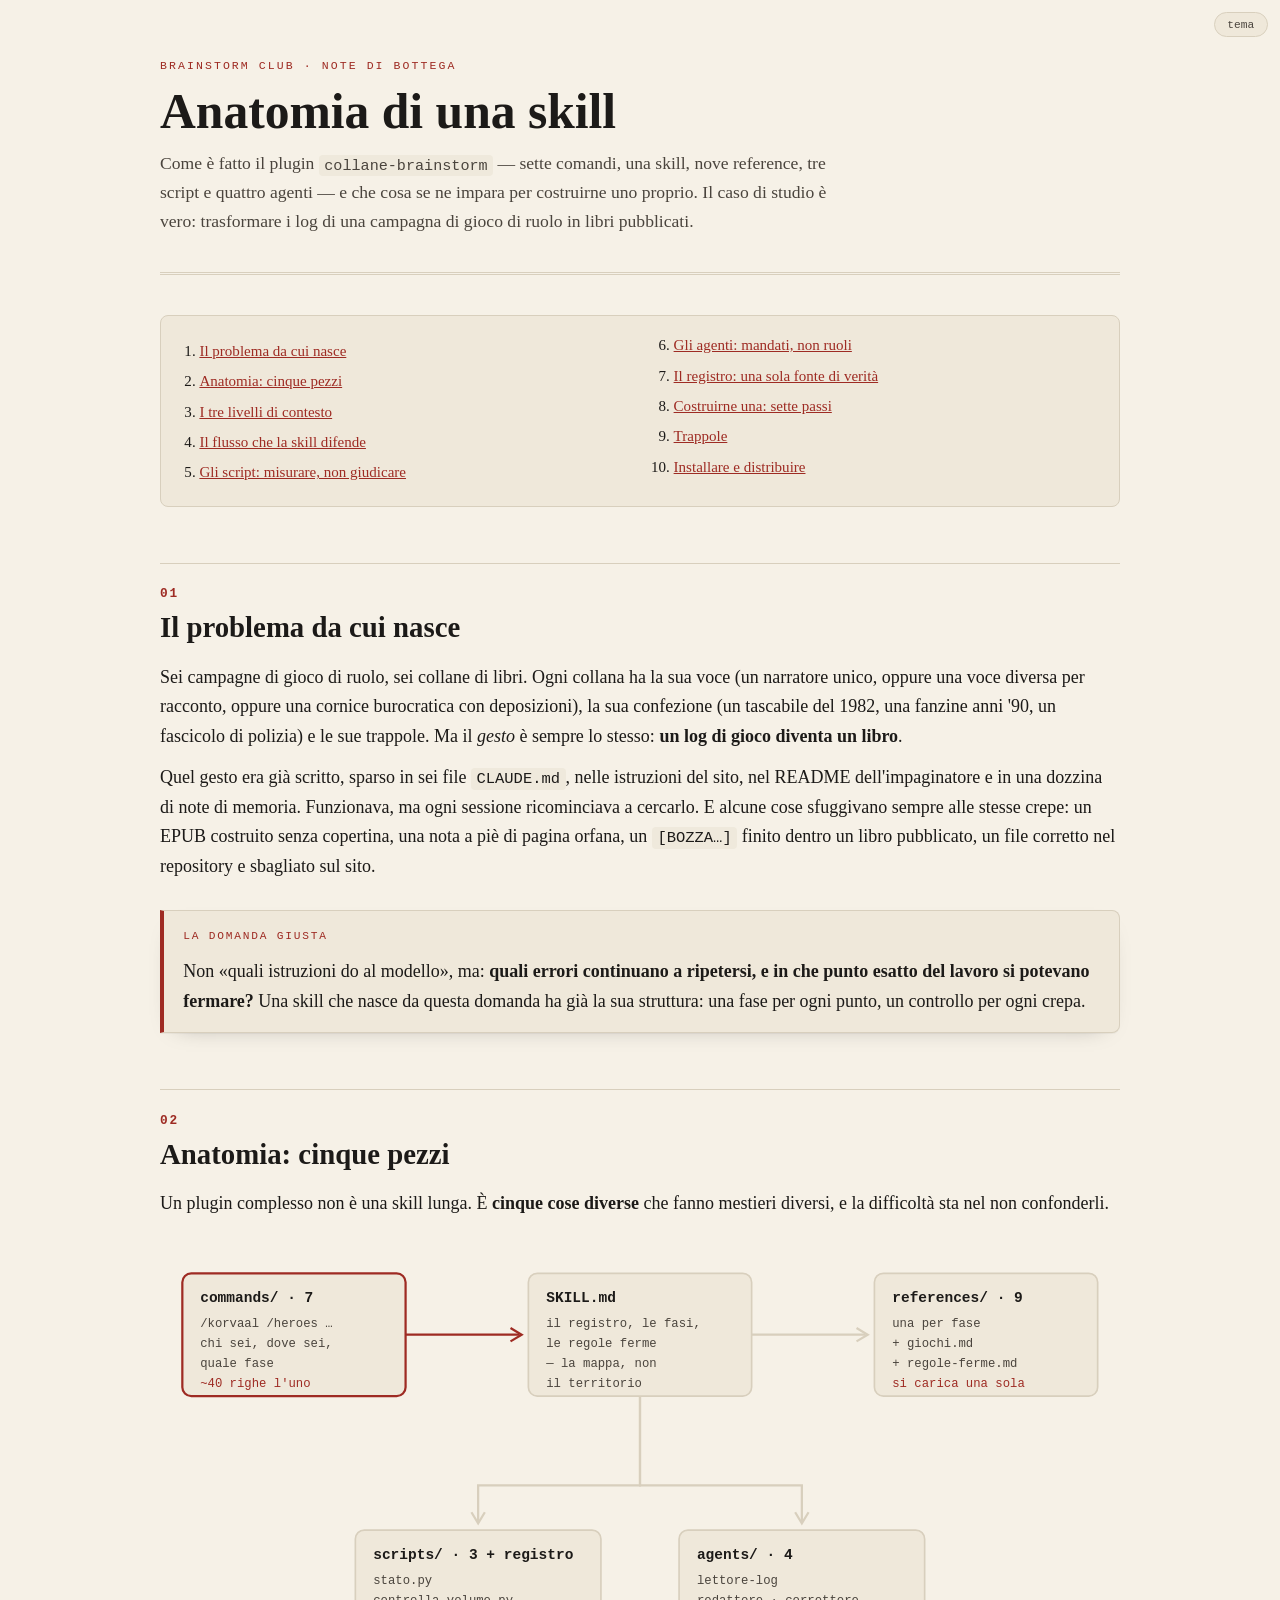
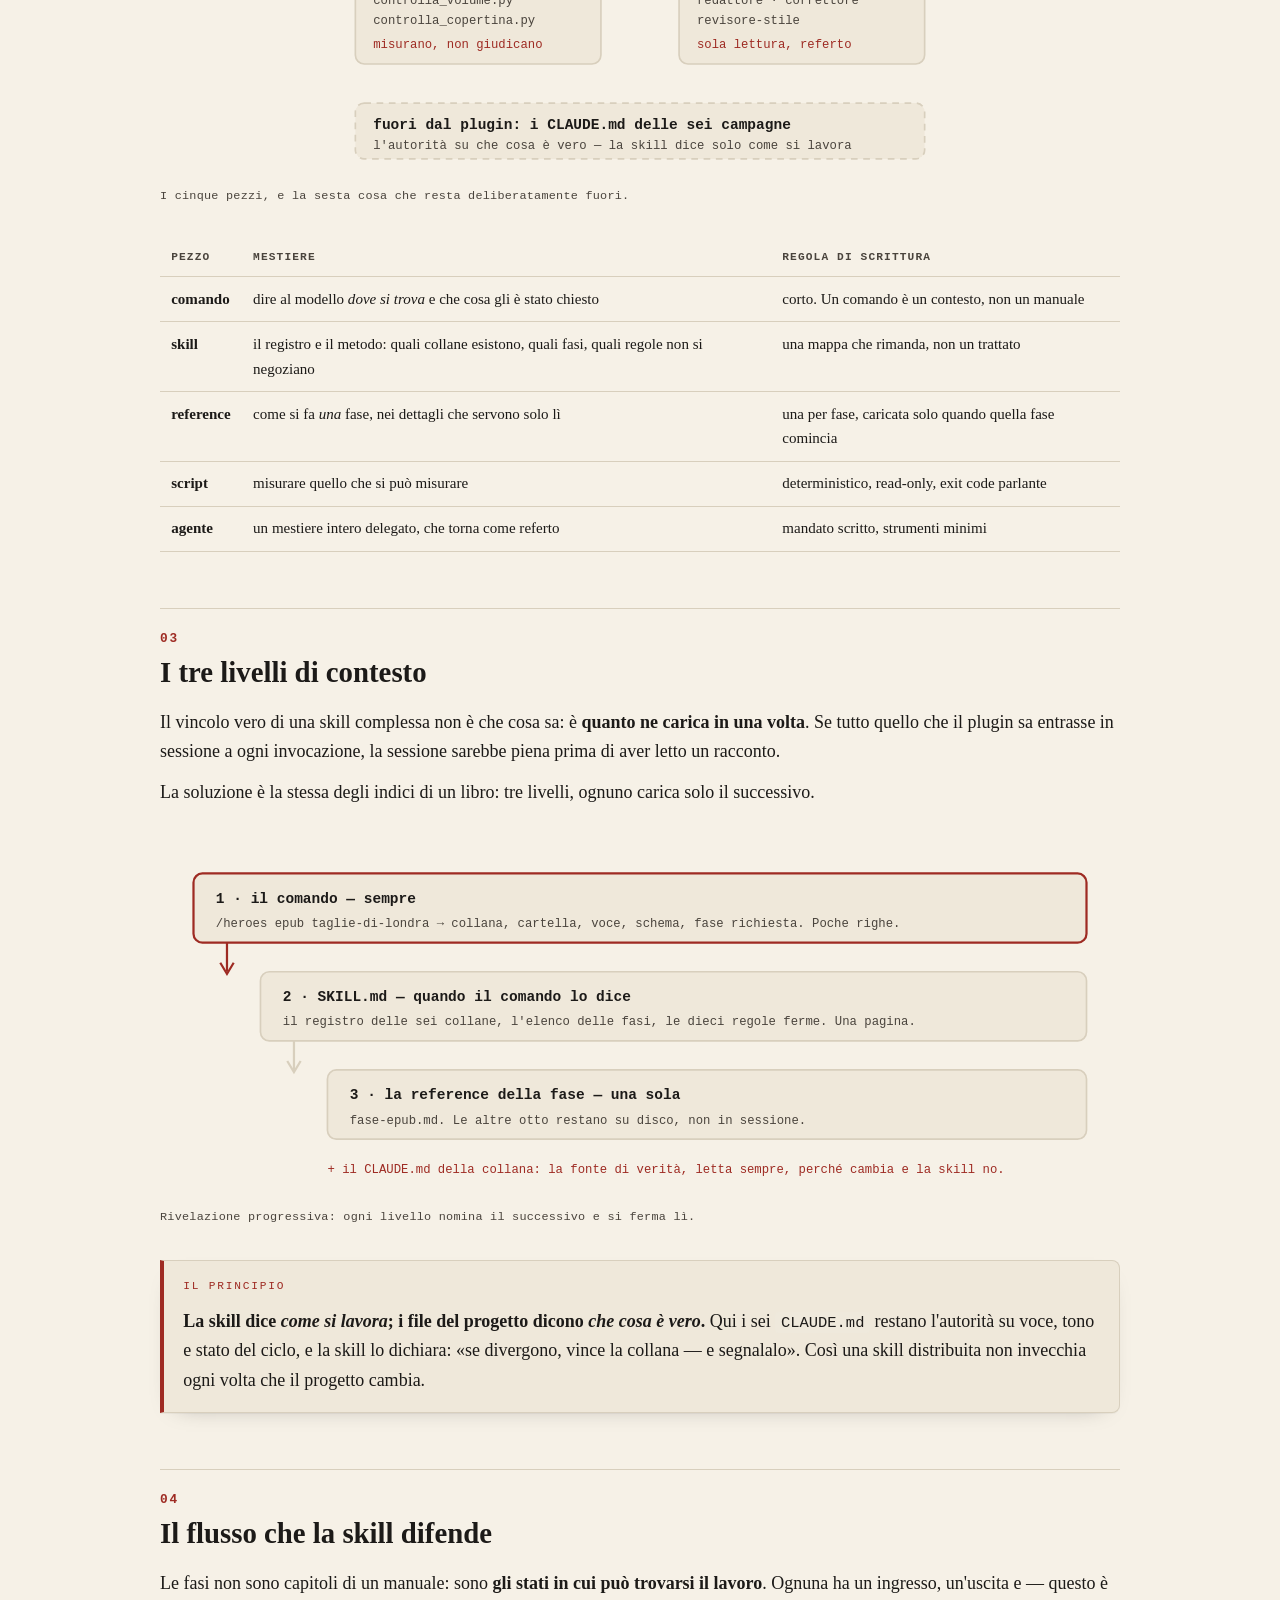
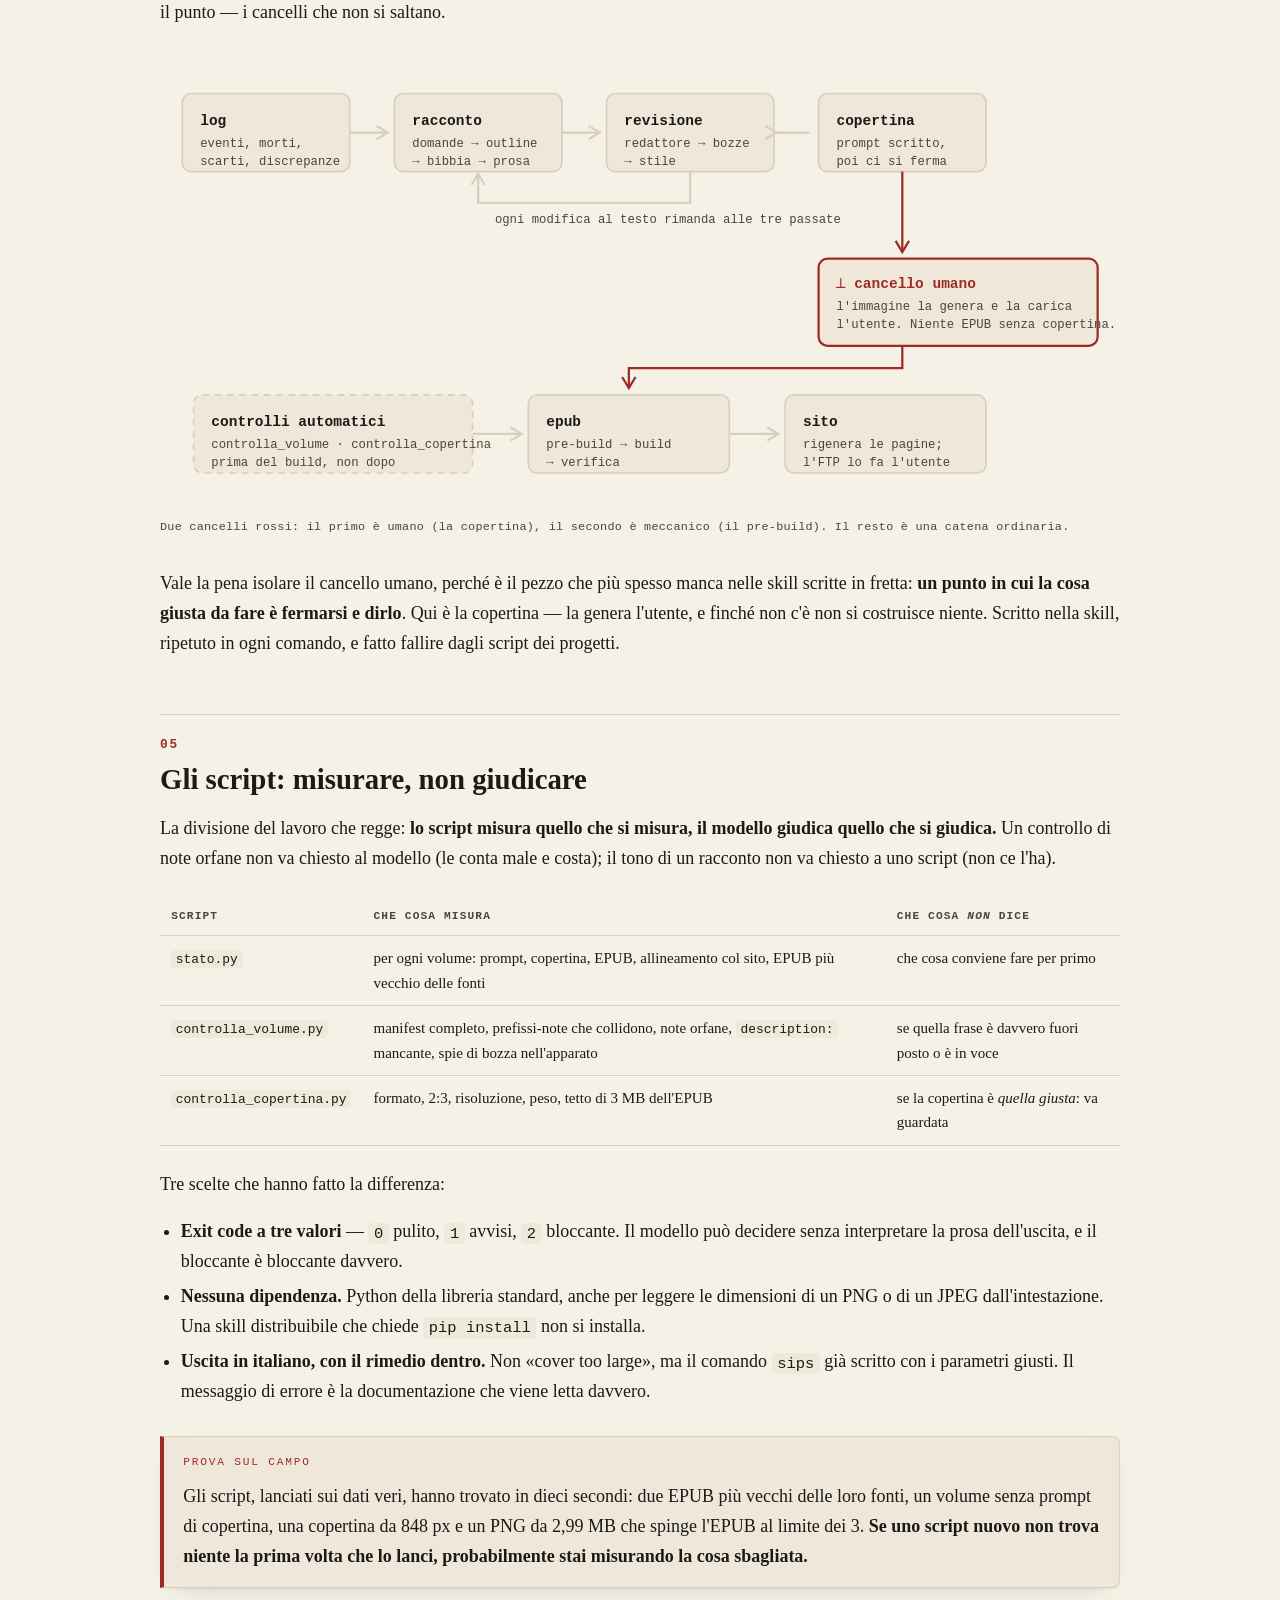
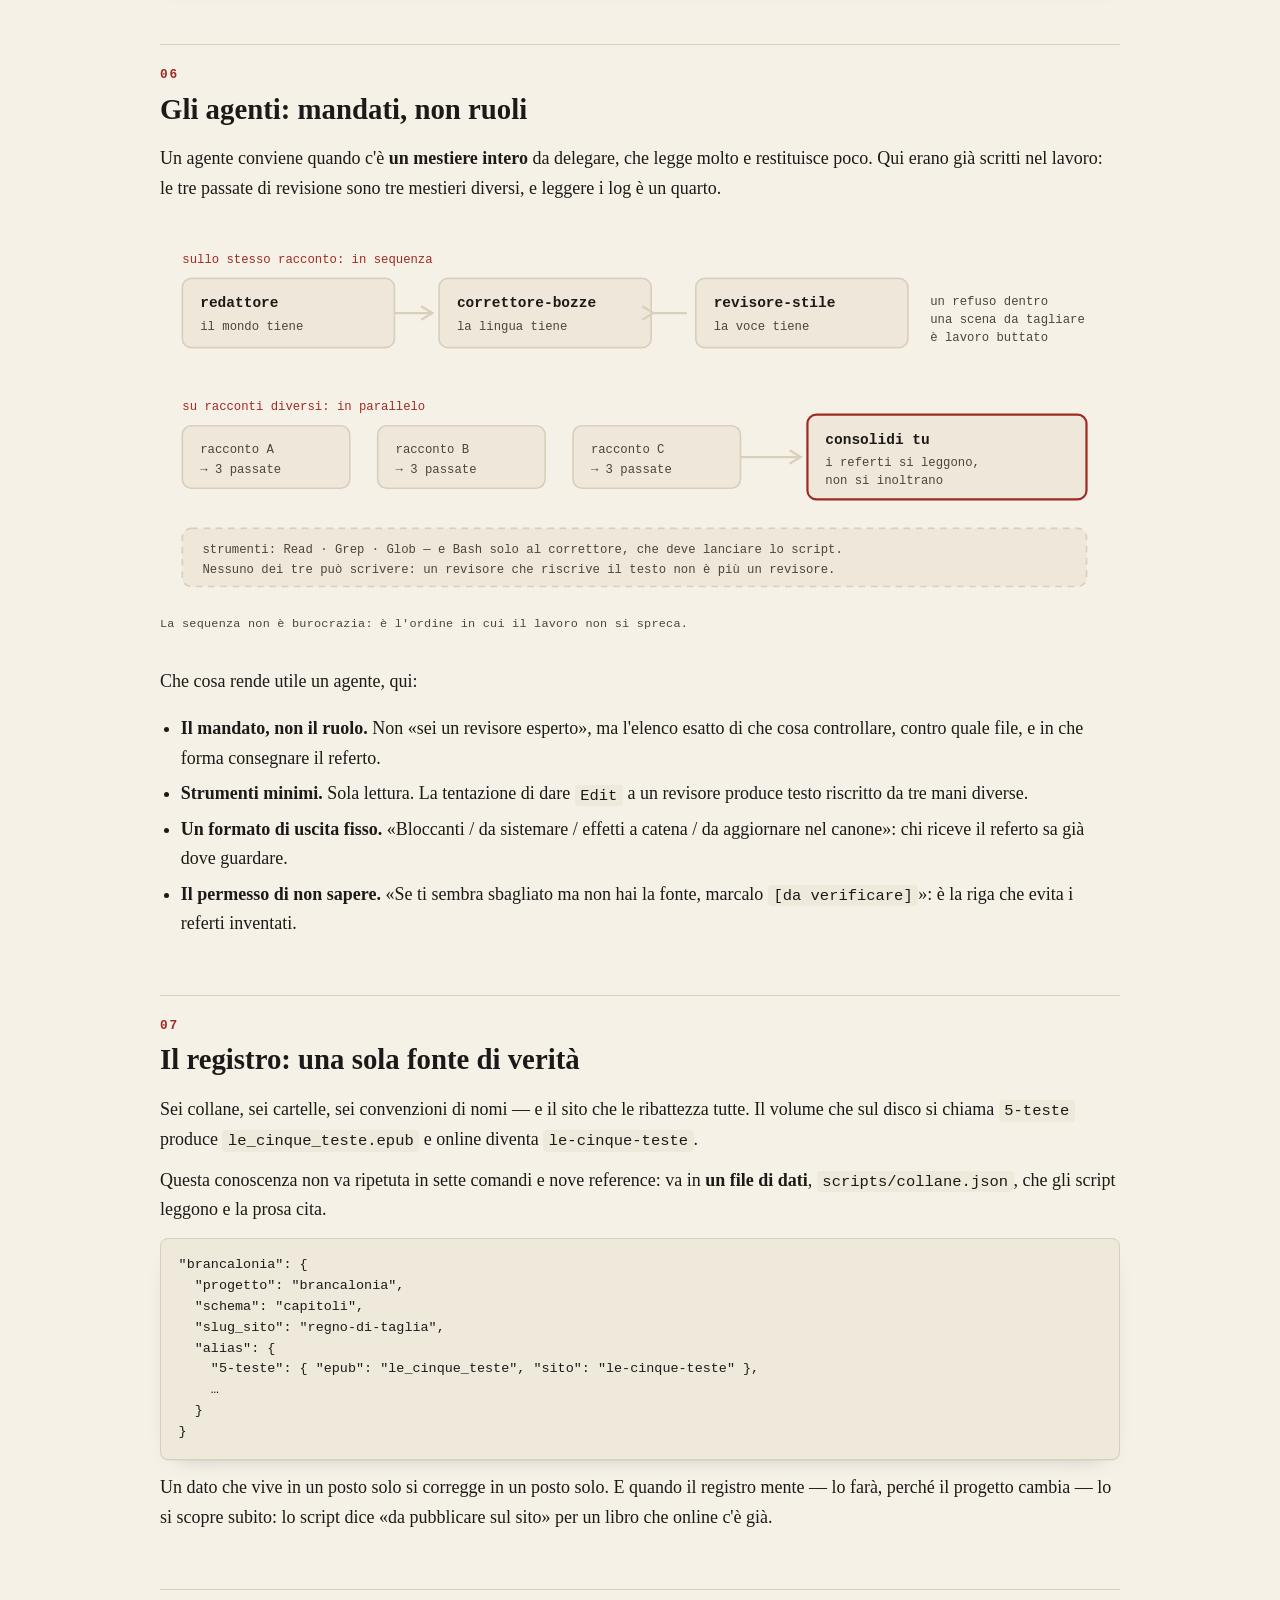
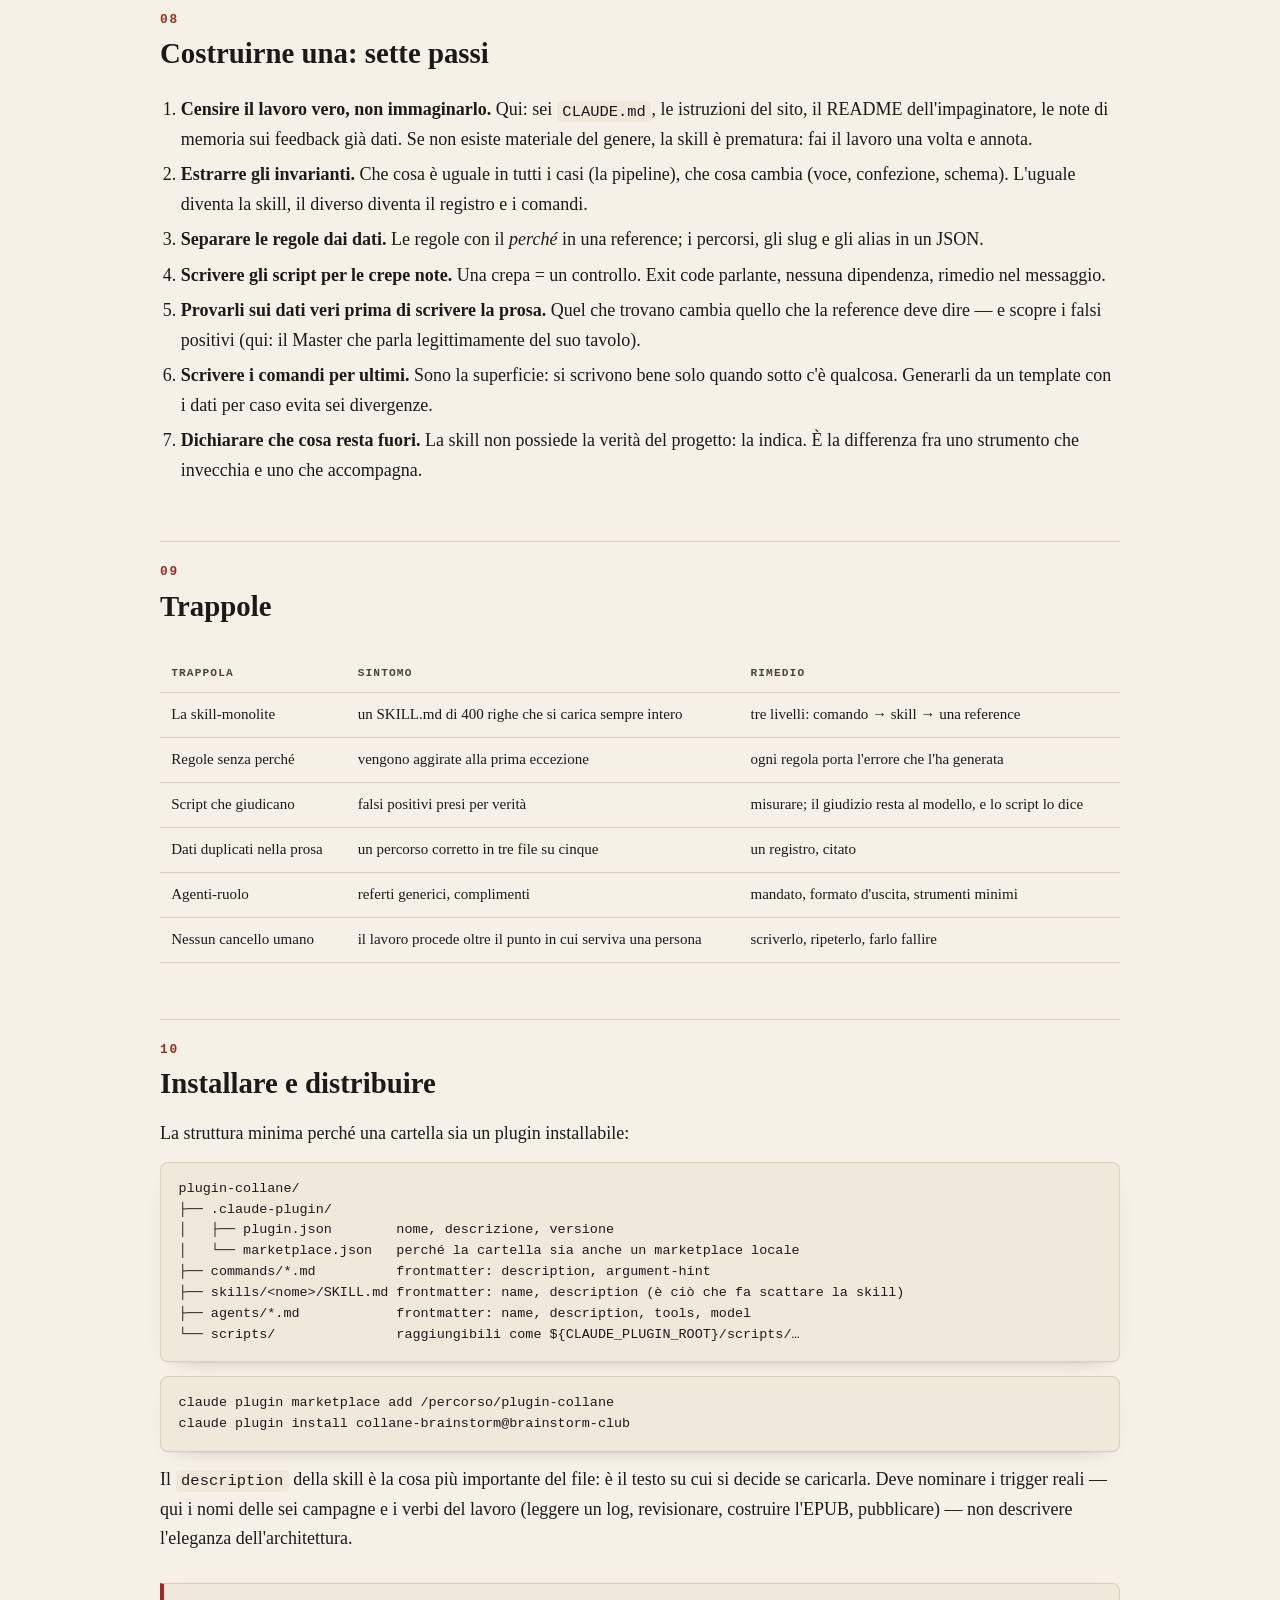
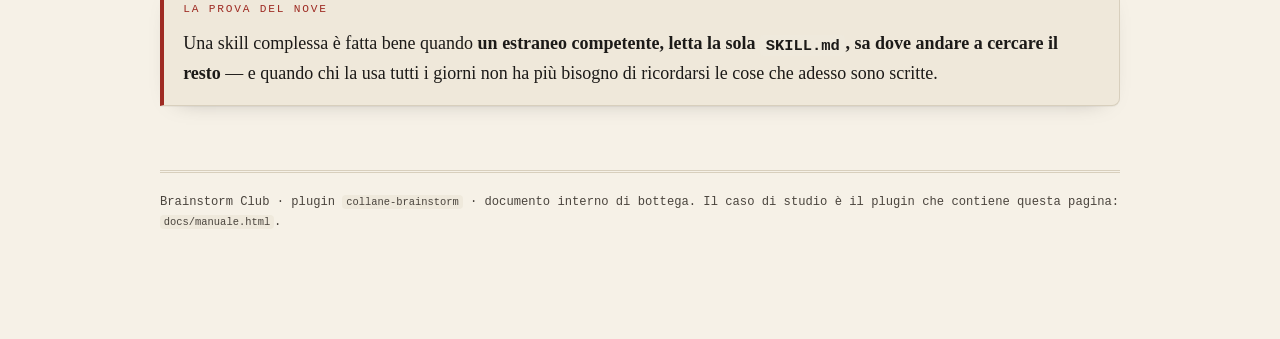
==== docs/manuale.html @ 646b51a7 "Plugin collane-brainstorm: dai log di gioco al libro pubblicato Un comando per ognuna delle sei coll" ====
<!doctype html>
<html lang="it">
<head>
<meta charset="utf-8">
<meta name="viewport" content="width=device-width, initial-scale=1">
<title>Anatomia di una skill</title>
<style>
  :root{
    --carta:#f6f1e7; --carta-2:#efe8da; --inchiostro:#1c1a18; --inchiostro-2:#4a443d;
    --rosso:#9e2b23; --rosso-chiaro:#c2332b; --bordo:#d8cfbd; --codice:#efe9dc;
    --ombra:0 1px 0 rgba(0,0,0,.04), 0 8px 24px -18px rgba(0,0,0,.4);
    --mono:ui-monospace,SFMono-Regular,"SF Mono",Menlo,Consolas,monospace;
    --testo:"Iowan Old Style","Palatino Linotype",Palatino,Georgia,serif;
  }
  @media (prefers-color-scheme: dark){
    :root:not([data-theme="light"]){
      --carta:#17161a; --carta-2:#1f1e23; --inchiostro:#e9e4db; --inchiostro-2:#a9a299;
      --rosso:#e0655c; --rosso-chiaro:#e0655c; --bordo:#33313a; --codice:#232228;
      --ombra:0 1px 0 rgba(255,255,255,.03), 0 8px 28px -20px #000;
    }
  }
  :root[data-theme="dark"]{
    --carta:#17161a; --carta-2:#1f1e23; --inchiostro:#e9e4db; --inchiostro-2:#a9a299;
    --rosso:#e0655c; --rosso-chiaro:#e0655c; --bordo:#33313a; --codice:#232228;
    --ombra:0 1px 0 rgba(255,255,255,.03), 0 8px 28px -20px #000;
  }
  *{box-sizing:border-box}
  body{
    margin:0; background:var(--carta); color:var(--inchiostro);
    font-family:var(--testo); font-size:18px; line-height:1.65;
    -webkit-text-size-adjust:100%;
  }
  .wrap{max-width:62rem; margin:0 auto; padding:0 16px 6rem}
  header.testa{
    border-bottom:3px double var(--bordo); margin-bottom:2.5rem;
    padding:3.5rem 0 1.5rem;
  }
  .occhiello{
    font-family:var(--mono); font-size:.72rem; letter-spacing:.18em; text-transform:uppercase;
    color:var(--rosso); margin:0 0 .6rem;
  }
  h1{font-size:clamp(2rem,6vw,3.1rem); line-height:1.08; margin:0 0 .6rem; font-weight:600}
  h2{
    font-size:clamp(1.35rem,3.4vw,1.8rem); margin:3.5rem 0 .4rem; font-weight:600;
    padding-top:1.2rem; border-top:1px solid var(--bordo);
  }
  h2 .num{font-family:var(--mono); font-size:.8rem; color:var(--rosso); display:block; letter-spacing:.14em}
  h3{font-size:1.1rem; margin:2rem 0 .3rem; font-weight:600}
  p{margin:.7rem 0}
  .sommario{color:var(--inchiostro-2); font-size:1.08rem; max-width:44rem}
  a{color:var(--rosso)}
  code{font-family:var(--mono); font-size:.86em; background:var(--codice); padding:.12em .36em; border-radius:4px}
  pre{
    background:var(--codice); border:1px solid var(--bordo); border-radius:8px;
    padding:1rem 1.1rem; overflow-x:auto; font-size:.84rem; line-height:1.55;
    font-family:var(--mono); box-shadow:var(--ombra);
  }
  pre code{background:none; padding:0; font-size:inherit}
  figure{margin:2rem 0; padding:0}
  figure svg{width:100%; height:auto; display:block}
  figcaption{
    font-family:var(--mono); font-size:.74rem; color:var(--inchiostro-2);
    margin-top:.7rem; letter-spacing:.02em;
  }
  .scheda{
    background:var(--carta-2); border:1px solid var(--bordo); border-left:4px solid var(--rosso);
    border-radius:0 8px 8px 0; padding:1rem 1.2rem; margin:1.8rem 0; box-shadow:var(--ombra);
  }
  .scheda p:first-child{margin-top:0} .scheda p:last-child{margin-bottom:0}
  .scheda .et{
    font-family:var(--mono); font-size:.7rem; letter-spacing:.16em; text-transform:uppercase;
    color:var(--rosso); display:block; margin-bottom:.3rem;
  }
  table{width:100%; border-collapse:collapse; margin:1.5rem 0; font-size:.94rem}
  th,td{text-align:left; padding:.6rem .7rem; border-bottom:1px solid var(--bordo); vertical-align:top}
  th{font-family:var(--mono); font-size:.7rem; letter-spacing:.1em; text-transform:uppercase; color:var(--inchiostro-2)}
  td code{white-space:nowrap}
  ul,ol{padding-left:1.3rem} li{margin:.35rem 0}
  .indice{
    background:var(--carta-2); border:1px solid var(--bordo); border-radius:8px;
    padding:1.1rem 1.3rem; margin:2rem 0; columns:2; column-gap:2rem;
  }
  .indice ol{margin:0; padding-left:1.1rem; font-size:.94rem}
  .indice li{break-inside:avoid}
  @media (max-width:640px){
    .indice{columns:1} body{font-size:17px}
    table{display:block; overflow-x:auto; font-size:.88rem}
    td code{white-space:normal}
  }
  .lede{font-size:1.1rem}
  .firma{
    margin-top:4rem; padding-top:1.2rem; border-top:3px double var(--bordo);
    font-family:var(--mono); font-size:.76rem; color:var(--inchiostro-2);
  }
  .tema{
    position:fixed; top:12px; right:12px; font-family:var(--mono); font-size:.7rem;
    background:var(--carta-2); color:var(--inchiostro-2); border:1px solid var(--bordo);
    border-radius:999px; padding:.35rem .8rem; cursor:pointer;
  }
  svg text{font-family:var(--mono); fill:var(--inchiostro)}
  svg .et{font-size:11px; fill:var(--inchiostro-2)}
  svg .tit{font-size:13px; font-weight:600}
  svg .box{fill:var(--carta-2); stroke:var(--bordo); stroke-width:1.5}
  svg .box-r{fill:var(--carta-2); stroke:var(--rosso); stroke-width:2}
  svg .linea{stroke:var(--bordo); stroke-width:2; fill:none}
  svg .linea-r{stroke:var(--rosso); stroke-width:2; fill:none}
</style>
</head>
<body>
<button class="tema" id="tema">tema</button>
<div class="wrap">

<header class="testa">
  <p class="occhiello">Brainstorm Club · note di bottega</p>
  <h1>Anatomia di una skill</h1>
  <p class="sommario lede">Come è fatto il plugin <code>collane-brainstorm</code> — sette comandi,
  una skill, nove reference, tre script e quattro agenti — e che cosa se ne impara per costruirne
  uno proprio. Il caso di studio è vero: trasformare i log di una campagna di gioco di ruolo in
  libri pubblicati.</p>
</header>

<nav class="indice">
  <ol>
    <li><a href="#problema">Il problema da cui nasce</a></li>
    <li><a href="#anatomia">Anatomia: cinque pezzi</a></li>
    <li><a href="#contesto">I tre livelli di contesto</a></li>
    <li><a href="#flusso">Il flusso che la skill difende</a></li>
    <li><a href="#script">Gli script: misurare, non giudicare</a></li>
    <li><a href="#agenti">Gli agenti: mandati, non ruoli</a></li>
    <li><a href="#registro">Il registro: una sola fonte di verità</a></li>
    <li><a href="#costruire">Costruirne una: sette passi</a></li>
    <li><a href="#trappole">Trappole</a></li>
    <li><a href="#installare">Installare e distribuire</a></li>
  </ol>
</nav>

<h2 id="problema"><span class="num">01</span>Il problema da cui nasce</h2>

<p>Sei campagne di gioco di ruolo, sei collane di libri. Ogni collana ha la sua voce (un narratore
unico, oppure una voce diversa per racconto, oppure una cornice burocratica con deposizioni), la sua
confezione (un tascabile del 1982, una fanzine anni '90, un fascicolo di polizia) e le sue trappole.
Ma il <em>gesto</em> è sempre lo stesso: <strong>un log di gioco diventa un libro</strong>.</p>

<p>Quel gesto era già scritto, sparso in sei file <code>CLAUDE.md</code>, nelle istruzioni del sito,
nel README dell'impaginatore e in una dozzina di note di memoria. Funzionava, ma ogni sessione
ricominciava a cercarlo. E alcune cose sfuggivano sempre alle stesse crepe: un EPUB costruito senza
copertina, una nota a piè di pagina orfana, un <code>[BOZZA…]</code> finito dentro un libro
pubblicato, un file corretto nel repository e sbagliato sul sito.</p>

<div class="scheda">
  <span class="et">La domanda giusta</span>
  <p>Non «quali istruzioni do al modello», ma: <strong>quali errori continuano a ripetersi, e in che
  punto esatto del lavoro si potevano fermare?</strong> Una skill che nasce da questa domanda ha già
  la sua struttura: una fase per ogni punto, un controllo per ogni crepa.</p>
</div>

<h2 id="anatomia"><span class="num">02</span>Anatomia: cinque pezzi</h2>

<p>Un plugin complesso non è una skill lunga. È <strong>cinque cose diverse</strong> che fanno
mestieri diversi, e la difficoltà sta nel non confonderli.</p>

<figure>
<svg viewBox="0 0 860 470" role="img" aria-label="Schema dei cinque componenti del plugin: comandi, skill, reference, script, agenti">
  <!-- comandi -->
  <rect class="box-r" x="20" y="20" width="200" height="110" rx="8"/>
  <text class="tit" x="36" y="46">commands/ · 7</text>
  <text class="et" x="36" y="68">/korvaal /heroes …</text>
  <text class="et" x="36" y="86">chi sei, dove sei,</text>
  <text class="et" x="36" y="104">quale fase</text>
  <text class="et" x="36" y="122" style="fill:var(--rosso)">~40 righe l'uno</text>

  <!-- skill -->
  <rect class="box" x="330" y="20" width="200" height="110" rx="8"/>
  <text class="tit" x="346" y="46">SKILL.md</text>
  <text class="et" x="346" y="68">il registro, le fasi,</text>
  <text class="et" x="346" y="86">le regole ferme</text>
  <text class="et" x="346" y="104">— la mappa, non</text>
  <text class="et" x="346" y="122">il territorio</text>

  <!-- references -->
  <rect class="box" x="640" y="20" width="200" height="110" rx="8"/>
  <text class="tit" x="656" y="46">references/ · 9</text>
  <text class="et" x="656" y="68">una per fase</text>
  <text class="et" x="656" y="86">+ giochi.md</text>
  <text class="et" x="656" y="104">+ regole-ferme.md</text>
  <text class="et" x="656" y="122" style="fill:var(--rosso)">si carica una sola</text>

  <!-- frecce riga 1 -->
  <path class="linea-r" d="M220 75 H322"/>
  <path class="linea-r" d="M314 69 l10 6 -10 6" fill="var(--rosso)"/>
  <path class="linea" d="M530 75 H632"/>
  <path class="linea" d="M624 69 l10 6 -10 6" fill="var(--bordo)"/>

  <!-- scripts -->
  <rect class="box" x="175" y="250" width="220" height="120" rx="8"/>
  <text class="tit" x="191" y="276">scripts/ · 3 + registro</text>
  <text class="et" x="191" y="298">stato.py</text>
  <text class="et" x="191" y="316">controlla_volume.py</text>
  <text class="et" x="191" y="334">controlla_copertina.py</text>
  <text class="et" x="191" y="356" style="fill:var(--rosso)">misurano, non giudicano</text>

  <!-- agents -->
  <rect class="box" x="465" y="250" width="220" height="120" rx="8"/>
  <text class="tit" x="481" y="276">agents/ · 4</text>
  <text class="et" x="481" y="298">lettore-log</text>
  <text class="et" x="481" y="316">redattore · correttore</text>
  <text class="et" x="481" y="334">revisore-stile</text>
  <text class="et" x="481" y="356" style="fill:var(--rosso)">sola lettura, referto</text>

  <path class="linea" d="M430 130 V210 H285 V242"/>
  <path class="linea" d="M279 234 l6 10 6 -10" fill="var(--bordo)"/>
  <path class="linea" d="M430 130 V210 H575 V242"/>
  <path class="linea" d="M569 234 l6 10 6 -10" fill="var(--bordo)"/>

  <!-- fonte di verità -->
  <rect class="box" x="175" y="405" width="510" height="50" rx="8" stroke-dasharray="6 5"/>
  <text class="tit" x="191" y="428">fuori dal plugin: i CLAUDE.md delle sei campagne</text>
  <text class="et" x="191" y="446">l'autorità su che cosa è vero — la skill dice solo come si lavora</text>
</svg>
<figcaption>I cinque pezzi, e la sesta cosa che resta deliberatamente fuori.</figcaption>
</figure>

<table>
  <tr><th>pezzo</th><th>mestiere</th><th>regola di scrittura</th></tr>
  <tr><td><strong>comando</strong></td><td>dire al modello <em>dove si trova</em> e che cosa gli è stato chiesto</td><td>corto. Un comando è un contesto, non un manuale</td></tr>
  <tr><td><strong>skill</strong></td><td>il registro e il metodo: quali collane esistono, quali fasi, quali regole non si negoziano</td><td>una mappa che rimanda, non un trattato</td></tr>
  <tr><td><strong>reference</strong></td><td>come si fa <em>una</em> fase, nei dettagli che servono solo lì</td><td>una per fase, caricata solo quando quella fase comincia</td></tr>
  <tr><td><strong>script</strong></td><td>misurare quello che si può misurare</td><td>deterministico, read-only, exit code parlante</td></tr>
  <tr><td><strong>agente</strong></td><td>un mestiere intero delegato, che torna come referto</td><td>mandato scritto, strumenti minimi</td></tr>
</table>

<h2 id="contesto"><span class="num">03</span>I tre livelli di contesto</h2>

<p>Il vincolo vero di una skill complessa non è che cosa sa: è <strong>quanto ne carica in una
volta</strong>. Se tutto quello che il plugin sa entrasse in sessione a ogni invocazione, la
sessione sarebbe piena prima di aver letto un racconto.</p>

<p>La soluzione è la stessa degli indici di un libro: tre livelli, ognuno carica solo il
successivo.</p>

<figure>
<svg viewBox="0 0 860 320" role="img" aria-label="Tre livelli di contesto: comando, skill, reference di fase">
  <rect class="box-r" x="30" y="30" width="800" height="62" rx="8"/>
  <text class="tit" x="50" y="56">1 · il comando  —  sempre</text>
  <text class="et" x="50" y="78">/heroes epub taglie-di-londra → collana, cartella, voce, schema, fase richiesta. Poche righe.</text>

  <rect class="box" x="90" y="118" width="740" height="62" rx="8"/>
  <text class="tit" x="110" y="144">2 · SKILL.md  —  quando il comando lo dice</text>
  <text class="et" x="110" y="166">il registro delle sei collane, l'elenco delle fasi, le dieci regole ferme. Una pagina.</text>

  <rect class="box" x="150" y="206" width="680" height="62" rx="8"/>
  <text class="tit" x="170" y="232">3 · la reference della fase  —  una sola</text>
  <text class="et" x="170" y="254">fase-epub.md. Le altre otto restano su disco, non in sessione.</text>

  <path class="linea-r" d="M60 92 V118"/><path class="linea-r" d="M54 110 l6 10 6 -10" fill="var(--rosso)"/>
  <path class="linea" d="M120 180 V206"/><path class="linea" d="M114 198 l6 10 6 -10" fill="var(--bordo)"/>

  <text class="et" x="150" y="298" style="fill:var(--rosso)">+ il CLAUDE.md della collana: la fonte di verità, letta sempre, perché cambia e la skill no.</text>
</svg>
<figcaption>Rivelazione progressiva: ogni livello nomina il successivo e si ferma lì.</figcaption>
</figure>

<div class="scheda">
  <span class="et">Il principio</span>
  <p><strong>La skill dice <em>come si lavora</em>; i file del progetto dicono <em>che cosa è
  vero</em>.</strong> Qui i sei <code>CLAUDE.md</code> restano l'autorità su voce, tono e stato del
  ciclo, e la skill lo dichiara: «se divergono, vince la collana — e segnalalo». Così una skill
  distribuita non invecchia ogni volta che il progetto cambia.</p>
</div>

<h2 id="flusso"><span class="num">04</span>Il flusso che la skill difende</h2>

<p>Le fasi non sono capitoli di un manuale: sono <strong>gli stati in cui può trovarsi il
lavoro</strong>. Ognuna ha un ingresso, un'uscita e — questo è il punto — i cancelli che non si
saltano.</p>

<figure>
<svg viewBox="0 0 860 400" role="img" aria-label="Pipeline: log, racconto, revisione, copertina, attesa, epub, sito">
  <!-- riga 1 -->
  <rect class="box" x="20" y="30" width="150" height="70" rx="8"/>
  <text class="tit" x="36" y="58">log</text><text class="et" x="36" y="78">eventi, morti,</text><text class="et" x="36" y="94">scarti, discrepanze</text>

  <rect class="box" x="210" y="30" width="150" height="70" rx="8"/>
  <text class="tit" x="226" y="58">racconto</text><text class="et" x="226" y="78">domande → outline</text><text class="et" x="226" y="94">→ bibbia → prosa</text>

  <rect class="box" x="400" y="30" width="150" height="70" rx="8"/>
  <text class="tit" x="416" y="58">revisione</text><text class="et" x="416" y="78">redattore → bozze</text><text class="et" x="416" y="94">→ stile</text>

  <rect class="box" x="590" y="30" width="150" height="70" rx="8"/>
  <text class="tit" x="606" y="58">copertina</text><text class="et" x="606" y="78">prompt scritto,</text><text class="et" x="606" y="94">poi ci si ferma</text>

  <path class="linea" d="M170 65 H202"/><path class="linea" d="M194 59 l10 6 -10 6" fill="var(--bordo)"/>
  <path class="linea" d="M360 65 H392"/><path class="linea" d="M384 59 l10 6 -10 6" fill="var(--bordo)"/>
  <path class="linea" d="M550 65 H582"/><path class="linea" d="M542 59 l10 6 -10 6" fill="var(--bordo)"/>
  <!-- loop revisione -->
  <path class="linea" d="M475 100 V128 H285 V104"/>
  <path class="linea" d="M279 112 l6 -10 6 10" fill="var(--bordo)"/>
  <text class="et" x="300" y="146">ogni modifica al testo rimanda alle tre passate</text>

  <!-- cancello -->
  <rect class="box-r" x="590" y="178" width="250" height="78" rx="8"/>
  <text class="tit" x="606" y="204" style="fill:var(--rosso)">⟂ cancello umano</text>
  <text class="et" x="606" y="224">l'immagine la genera e la carica</text>
  <text class="et" x="606" y="240">l'utente. Niente EPUB senza copertina.</text>
  <path class="linea-r" d="M665 100 V170"/><path class="linea-r" d="M659 162 l6 10 6 -10" fill="var(--rosso)"/>

  <!-- riga 2 -->
  <rect class="box" x="330" y="300" width="180" height="70" rx="8"/>
  <text class="tit" x="346" y="328">epub</text><text class="et" x="346" y="348">pre-build → build</text><text class="et" x="346" y="364">→ verifica</text>

  <rect class="box" x="560" y="300" width="180" height="70" rx="8"/>
  <text class="tit" x="576" y="328">sito</text><text class="et" x="576" y="348">rigenera le pagine;</text><text class="et" x="576" y="364">l'FTP lo fa l'utente</text>

  <path class="linea-r" d="M665 256 V276 H420 V292"/><path class="linea-r" d="M414 284 l6 10 6 -10" fill="var(--rosso)"/>
  <path class="linea" d="M510 335 H552"/><path class="linea" d="M544 329 l10 6 -10 6" fill="var(--bordo)"/>

  <rect class="box" x="30" y="300" width="250" height="70" rx="8" stroke-dasharray="6 5"/>
  <text class="tit" x="46" y="328">controlli automatici</text>
  <text class="et" x="46" y="348">controlla_volume · controlla_copertina</text>
  <text class="et" x="46" y="364">prima del build, non dopo</text>
  <path class="linea" d="M280 335 H322"/><path class="linea" d="M314 329 l10 6 -10 6" fill="var(--bordo)"/>
</svg>
<figcaption>Due cancelli rossi: il primo è umano (la copertina), il secondo è meccanico (il pre-build).
Il resto è una catena ordinaria.</figcaption>
</figure>

<p>Vale la pena isolare il cancello umano, perché è il pezzo che più spesso manca nelle skill scritte
in fretta: <strong>un punto in cui la cosa giusta da fare è fermarsi e dirlo</strong>. Qui è la
copertina — la genera l'utente, e finché non c'è non si costruisce niente. Scritto nella skill,
ripetuto in ogni comando, e fatto fallire dagli script dei progetti.</p>

<h2 id="script"><span class="num">05</span>Gli script: misurare, non giudicare</h2>

<p>La divisione del lavoro che regge: <strong>lo script misura quello che si misura, il modello
giudica quello che si giudica.</strong> Un controllo di note orfane non va chiesto al modello (le
conta male e costa); il tono di un racconto non va chiesto a uno script (non ce l'ha).</p>

<table>
  <tr><th>script</th><th>che cosa misura</th><th>che cosa <em>non</em> dice</th></tr>
  <tr>
    <td><code>stato.py</code></td>
    <td>per ogni volume: prompt, copertina, EPUB, allineamento col sito, EPUB più vecchio delle fonti</td>
    <td>che cosa conviene fare per primo</td>
  </tr>
  <tr>
    <td><code>controlla_volume.py</code></td>
    <td>manifest completo, prefissi-note che collidono, note orfane, <code>description:</code> mancante, spie di bozza nell'apparato</td>
    <td>se quella frase è davvero fuori posto o è in voce</td>
  </tr>
  <tr>
    <td><code>controlla_copertina.py</code></td>
    <td>formato, 2:3, risoluzione, peso, tetto di 3 MB dell'EPUB</td>
    <td>se la copertina è <em>quella giusta</em>: va guardata</td>
  </tr>
</table>

<p>Tre scelte che hanno fatto la differenza:</p>

<ul>
  <li><strong>Exit code a tre valori</strong> — <code>0</code> pulito, <code>1</code> avvisi,
  <code>2</code> bloccante. Il modello può decidere senza interpretare la prosa dell'uscita, e il
  bloccante è bloccante davvero.</li>
  <li><strong>Nessuna dipendenza.</strong> Python della libreria standard, anche per leggere le
  dimensioni di un PNG o di un JPEG dall'intestazione. Una skill distribuibile che chiede
  <code>pip install</code> non si installa.</li>
  <li><strong>Uscita in italiano, con il rimedio dentro.</strong> Non «cover too large», ma il
  comando <code>sips</code> già scritto con i parametri giusti. Il messaggio di errore è la
  documentazione che viene letta davvero.</li>
</ul>

<div class="scheda">
  <span class="et">Prova sul campo</span>
  <p>Gli script, lanciati sui dati veri, hanno trovato in dieci secondi: due EPUB più vecchi delle
  loro fonti, un volume senza prompt di copertina, una copertina da 848 px e un PNG da 2,99 MB che
  spinge l'EPUB al limite dei 3. <strong>Se uno script nuovo non trova niente la prima volta che lo
  lanci, probabilmente stai misurando la cosa sbagliata.</strong></p>
</div>

<h2 id="agenti"><span class="num">06</span>Gli agenti: mandati, non ruoli</h2>

<p>Un agente conviene quando c'è <strong>un mestiere intero</strong> da delegare, che legge molto e
restituisce poco. Qui erano già scritti nel lavoro: le tre passate di revisione sono tre mestieri
diversi, e leggere i log è un quarto.</p>

<figure>
<svg viewBox="0 0 860 330" role="img" aria-label="Le tre passate in sequenza su un racconto, in parallelo su racconti diversi">
  <text class="et" x="20" y="24" style="fill:var(--rosso)">sullo stesso racconto: in sequenza</text>
  <rect class="box" x="20" y="38" width="190" height="62" rx="8"/>
  <text class="tit" x="36" y="64">redattore</text><text class="et" x="36" y="84">il mondo tiene</text>
  <rect class="box" x="250" y="38" width="190" height="62" rx="8"/>
  <text class="tit" x="266" y="64">correttore-bozze</text><text class="et" x="266" y="84">la lingua tiene</text>
  <rect class="box" x="480" y="38" width="190" height="62" rx="8"/>
  <text class="tit" x="496" y="64">revisore-stile</text><text class="et" x="496" y="84">la voce tiene</text>
  <path class="linea" d="M210 69 H242"/><path class="linea" d="M234 63 l10 6 -10 6" fill="var(--bordo)"/>
  <path class="linea" d="M440 69 H472"/><path class="linea" d="M432 63 l10 6 -10 6" fill="var(--bordo)"/>
  <text class="et" x="690" y="62">un refuso dentro</text>
  <text class="et" x="690" y="78">una scena da tagliare</text>
  <text class="et" x="690" y="94">è lavoro buttato</text>

  <text class="et" x="20" y="156" style="fill:var(--rosso)">su racconti diversi: in parallelo</text>
  <rect class="box" x="20" y="170" width="150" height="56" rx="8"/><text class="et" x="36" y="194">racconto A</text><text class="et" x="36" y="212">→ 3 passate</text>
  <rect class="box" x="195" y="170" width="150" height="56" rx="8"/><text class="et" x="211" y="194">racconto B</text><text class="et" x="211" y="212">→ 3 passate</text>
  <rect class="box" x="370" y="170" width="150" height="56" rx="8"/><text class="et" x="386" y="194">racconto C</text><text class="et" x="386" y="212">→ 3 passate</text>
  <rect class="box-r" x="580" y="160" width="250" height="76" rx="8"/>
  <text class="tit" x="596" y="186">consolidi tu</text>
  <text class="et" x="596" y="206">i referti si leggono,</text>
  <text class="et" x="596" y="222">non si inoltrano</text>
  <path class="linea" d="M520 198 H572"/><path class="linea" d="M564 192 l10 6 -10 6" fill="var(--bordo)"/>

  <rect class="box" x="20" y="262" width="810" height="52" rx="8" stroke-dasharray="6 5"/>
  <text class="et" x="38" y="284">strumenti: Read · Grep · Glob — e Bash solo al correttore, che deve lanciare lo script.</text>
  <text class="et" x="38" y="302">Nessuno dei tre può scrivere: un revisore che riscrive il testo non è più un revisore.</text>
</svg>
<figcaption>La sequenza non è burocrazia: è l'ordine in cui il lavoro non si spreca.</figcaption>
</figure>

<p>Che cosa rende utile un agente, qui:</p>
<ul>
  <li><strong>Il mandato, non il ruolo.</strong> Non «sei un revisore esperto», ma l'elenco esatto di
  che cosa controllare, contro quale file, e in che forma consegnare il referto.</li>
  <li><strong>Strumenti minimi.</strong> Sola lettura. La tentazione di dare <code>Edit</code> a un
  revisore produce testo riscritto da tre mani diverse.</li>
  <li><strong>Un formato di uscita fisso.</strong> «Bloccanti / da sistemare / effetti a catena / da
  aggiornare nel canone»: chi riceve il referto sa già dove guardare.</li>
  <li><strong>Il permesso di non sapere.</strong> «Se ti sembra sbagliato ma non hai la fonte,
  marcalo <code>[da verificare]</code>»: è la riga che evita i referti inventati.</li>
</ul>

<h2 id="registro"><span class="num">07</span>Il registro: una sola fonte di verità</h2>

<p>Sei collane, sei cartelle, sei convenzioni di nomi — e il sito che le ribattezza tutte. Il
volume che sul disco si chiama <code>5-teste</code> produce <code>le_cinque_teste.epub</code> e
online diventa <code>le-cinque-teste</code>.</p>

<p>Questa conoscenza non va ripetuta in sette comandi e nove reference: va in
<strong>un file di dati</strong>, <code>scripts/collane.json</code>, che gli script leggono e la
prosa cita.</p>

<pre><code>"brancalonia": {
  "progetto": "brancalonia",
  "schema": "capitoli",
  "slug_sito": "regno-di-taglia",
  "alias": {
    "5-teste": { "epub": "le_cinque_teste", "sito": "le-cinque-teste" },
    …
  }
}</code></pre>

<p>Un dato che vive in un posto solo si corregge in un posto solo. E quando il registro mente — lo
farà, perché il progetto cambia — lo si scopre subito: lo script dice «da pubblicare sul sito» per
un libro che online c'è già.</p>

<h2 id="costruire"><span class="num">08</span>Costruirne una: sette passi</h2>

<ol>
  <li><strong>Censire il lavoro vero, non immaginarlo.</strong> Qui: sei <code>CLAUDE.md</code>, le
  istruzioni del sito, il README dell'impaginatore, le note di memoria sui feedback già dati. Se non
  esiste materiale del genere, la skill è prematura: fai il lavoro una volta e annota.</li>
  <li><strong>Estrarre gli invarianti.</strong> Che cosa è uguale in tutti i casi (la pipeline), che
  cosa cambia (voce, confezione, schema). L'uguale diventa la skill, il diverso diventa il registro
  e i comandi.</li>
  <li><strong>Separare le regole dai dati.</strong> Le regole con il <em>perché</em> in una
  reference; i percorsi, gli slug e gli alias in un JSON.</li>
  <li><strong>Scrivere gli script per le crepe note.</strong> Una crepa = un controllo. Exit code
  parlante, nessuna dipendenza, rimedio nel messaggio.</li>
  <li><strong>Provarli sui dati veri prima di scrivere la prosa.</strong> Quel che trovano cambia
  quello che la reference deve dire — e scopre i falsi positivi (qui: il Master che parla
  legittimamente del suo tavolo).</li>
  <li><strong>Scrivere i comandi per ultimi.</strong> Sono la superficie: si scrivono bene solo
  quando sotto c'è qualcosa. Generarli da un template con i dati per caso evita sei divergenze.</li>
  <li><strong>Dichiarare che cosa resta fuori.</strong> La skill non possiede la verità del
  progetto: la indica. È la differenza fra uno strumento che invecchia e uno che accompagna.</li>
</ol>

<h2 id="trappole"><span class="num">09</span>Trappole</h2>

<table>
  <tr><th>trappola</th><th>sintomo</th><th>rimedio</th></tr>
  <tr><td>La skill-monolite</td><td>un SKILL.md di 400 righe che si carica sempre intero</td><td>tre livelli: comando → skill → una reference</td></tr>
  <tr><td>Regole senza perché</td><td>vengono aggirate alla prima eccezione</td><td>ogni regola porta l'errore che l'ha generata</td></tr>
  <tr><td>Script che giudicano</td><td>falsi positivi presi per verità</td><td>misurare; il giudizio resta al modello, e lo script lo dice</td></tr>
  <tr><td>Dati duplicati nella prosa</td><td>un percorso corretto in tre file su cinque</td><td>un registro, citato</td></tr>
  <tr><td>Agenti-ruolo</td><td>referti generici, complimenti</td><td>mandato, formato d'uscita, strumenti minimi</td></tr>
  <tr><td>Nessun cancello umano</td><td>il lavoro procede oltre il punto in cui serviva una persona</td><td>scriverlo, ripeterlo, farlo fallire</td></tr>
</table>

<h2 id="installare"><span class="num">10</span>Installare e distribuire</h2>

<p>La struttura minima perché una cartella sia un plugin installabile:</p>

<pre><code>plugin-collane/
├── .claude-plugin/
│   ├── plugin.json        nome, descrizione, versione
│   └── marketplace.json   perché la cartella sia anche un marketplace locale
├── commands/*.md          frontmatter: description, argument-hint
├── skills/&lt;nome&gt;/SKILL.md frontmatter: name, description (è ciò che fa scattare la skill)
├── agents/*.md            frontmatter: name, description, tools, model
└── scripts/               raggiungibili come ${CLAUDE_PLUGIN_ROOT}/scripts/…</code></pre>

<pre><code>claude plugin marketplace add /percorso/plugin-collane
claude plugin install collane-brainstorm@brainstorm-club</code></pre>

<p>Il <code>description</code> della skill è la cosa più importante del file: è il testo su cui si
decide se caricarla. Deve nominare i trigger reali — qui i nomi delle sei campagne e i verbi del
lavoro (leggere un log, revisionare, costruire l'EPUB, pubblicare) — non descrivere l'eleganza
dell'architettura.</p>

<div class="scheda">
  <span class="et">La prova del nove</span>
  <p>Una skill complessa è fatta bene quando <strong>un estraneo competente, letta la sola
  <code>SKILL.md</code>, sa dove andare a cercare il resto</strong> — e quando chi la usa tutti i
  giorni non ha più bisogno di ricordarsi le cose che adesso sono scritte.</p>
</div>

<p class="firma">Brainstorm Club · plugin <code>collane-brainstorm</code> · documento interno di
bottega. Il caso di studio è il plugin che contiene questa pagina: <code>docs/manuale.html</code>.</p>

</div>
<script>
  (function(){
    var b=document.getElementById('tema');
    function corrente(){
      var t=document.documentElement.getAttribute('data-theme');
      if(t) return t;
      return window.matchMedia('(prefers-color-scheme: dark)').matches ? 'dark':'light';
    }
    try{ var salvato=localStorage.getItem('manuale-tema'); if(salvato) document.documentElement.setAttribute('data-theme',salvato); }catch(e){}
    b.addEventListener('click',function(){
      var nuovo = corrente()==='dark' ? 'light':'dark';
      document.documentElement.setAttribute('data-theme',nuovo);
      try{ localStorage.setItem('manuale-tema',nuovo); }catch(e){}
    });
  })();
</script>
</body>
</html>
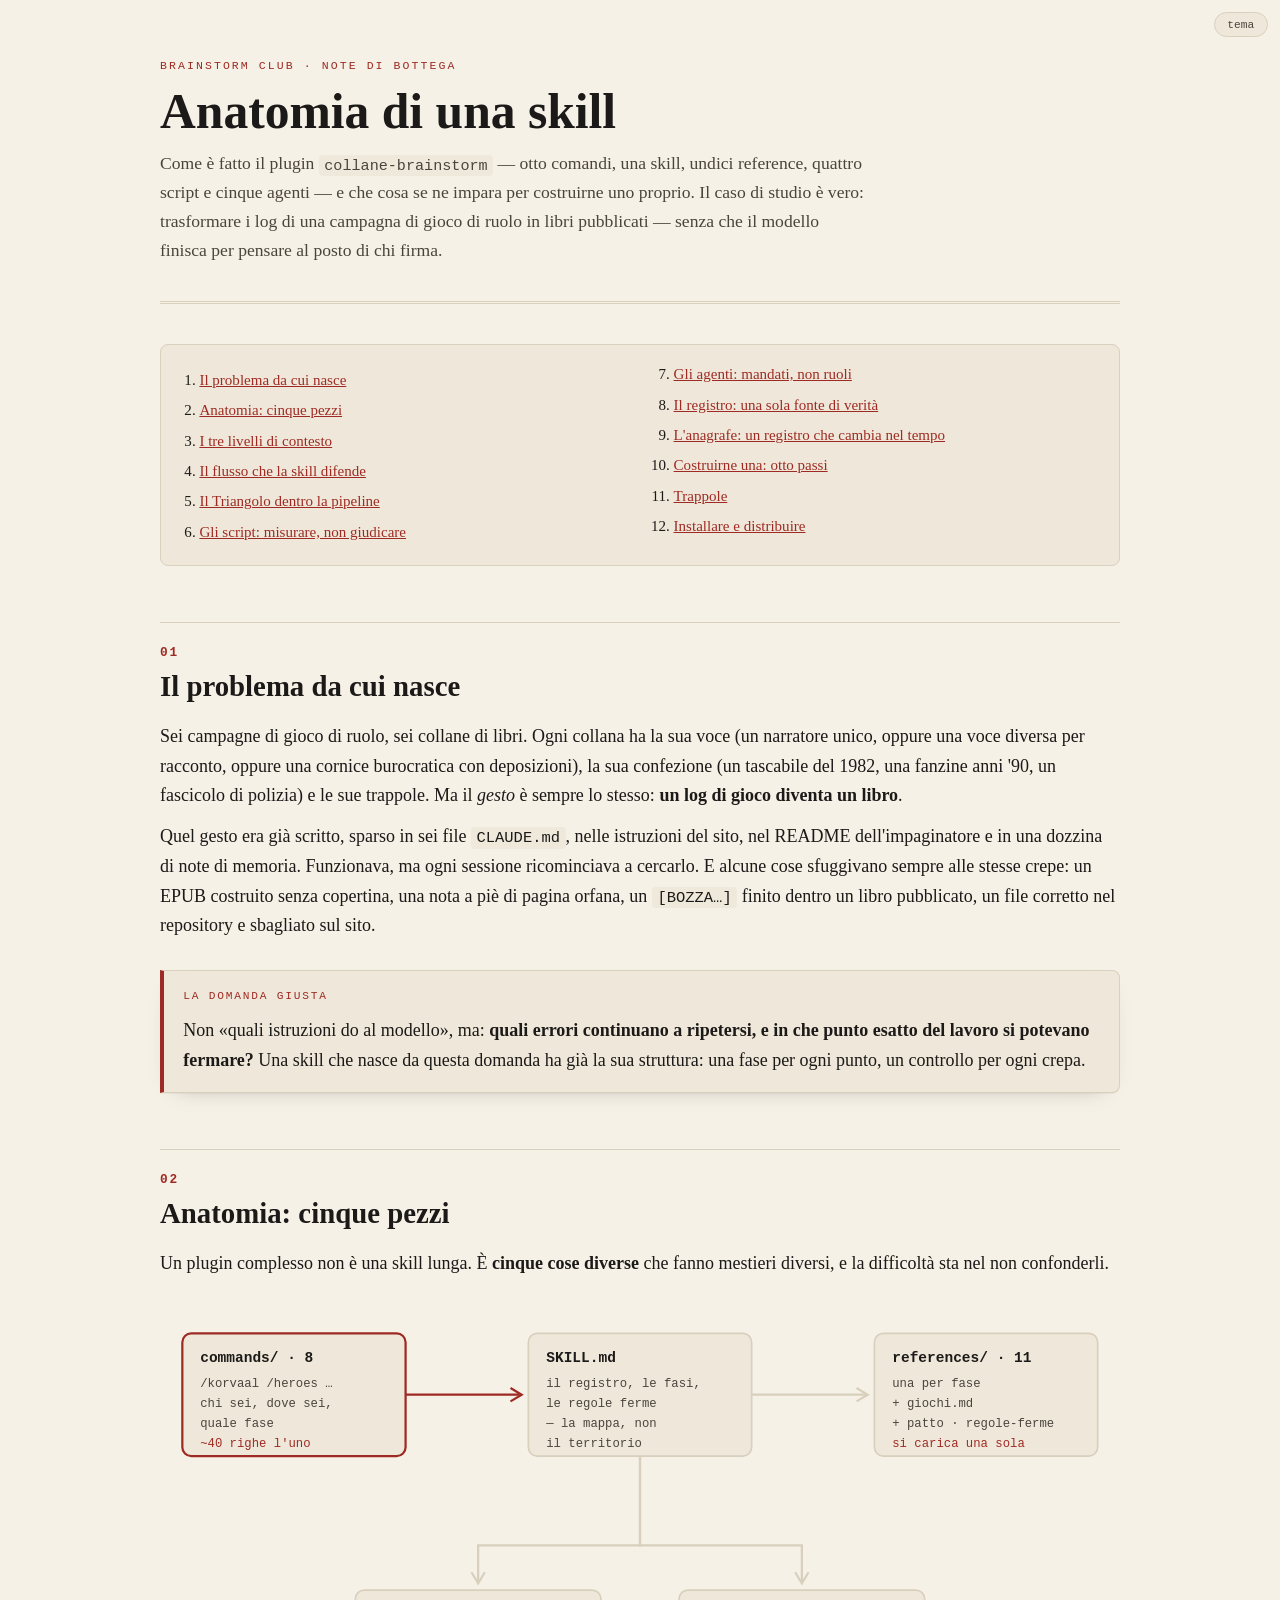
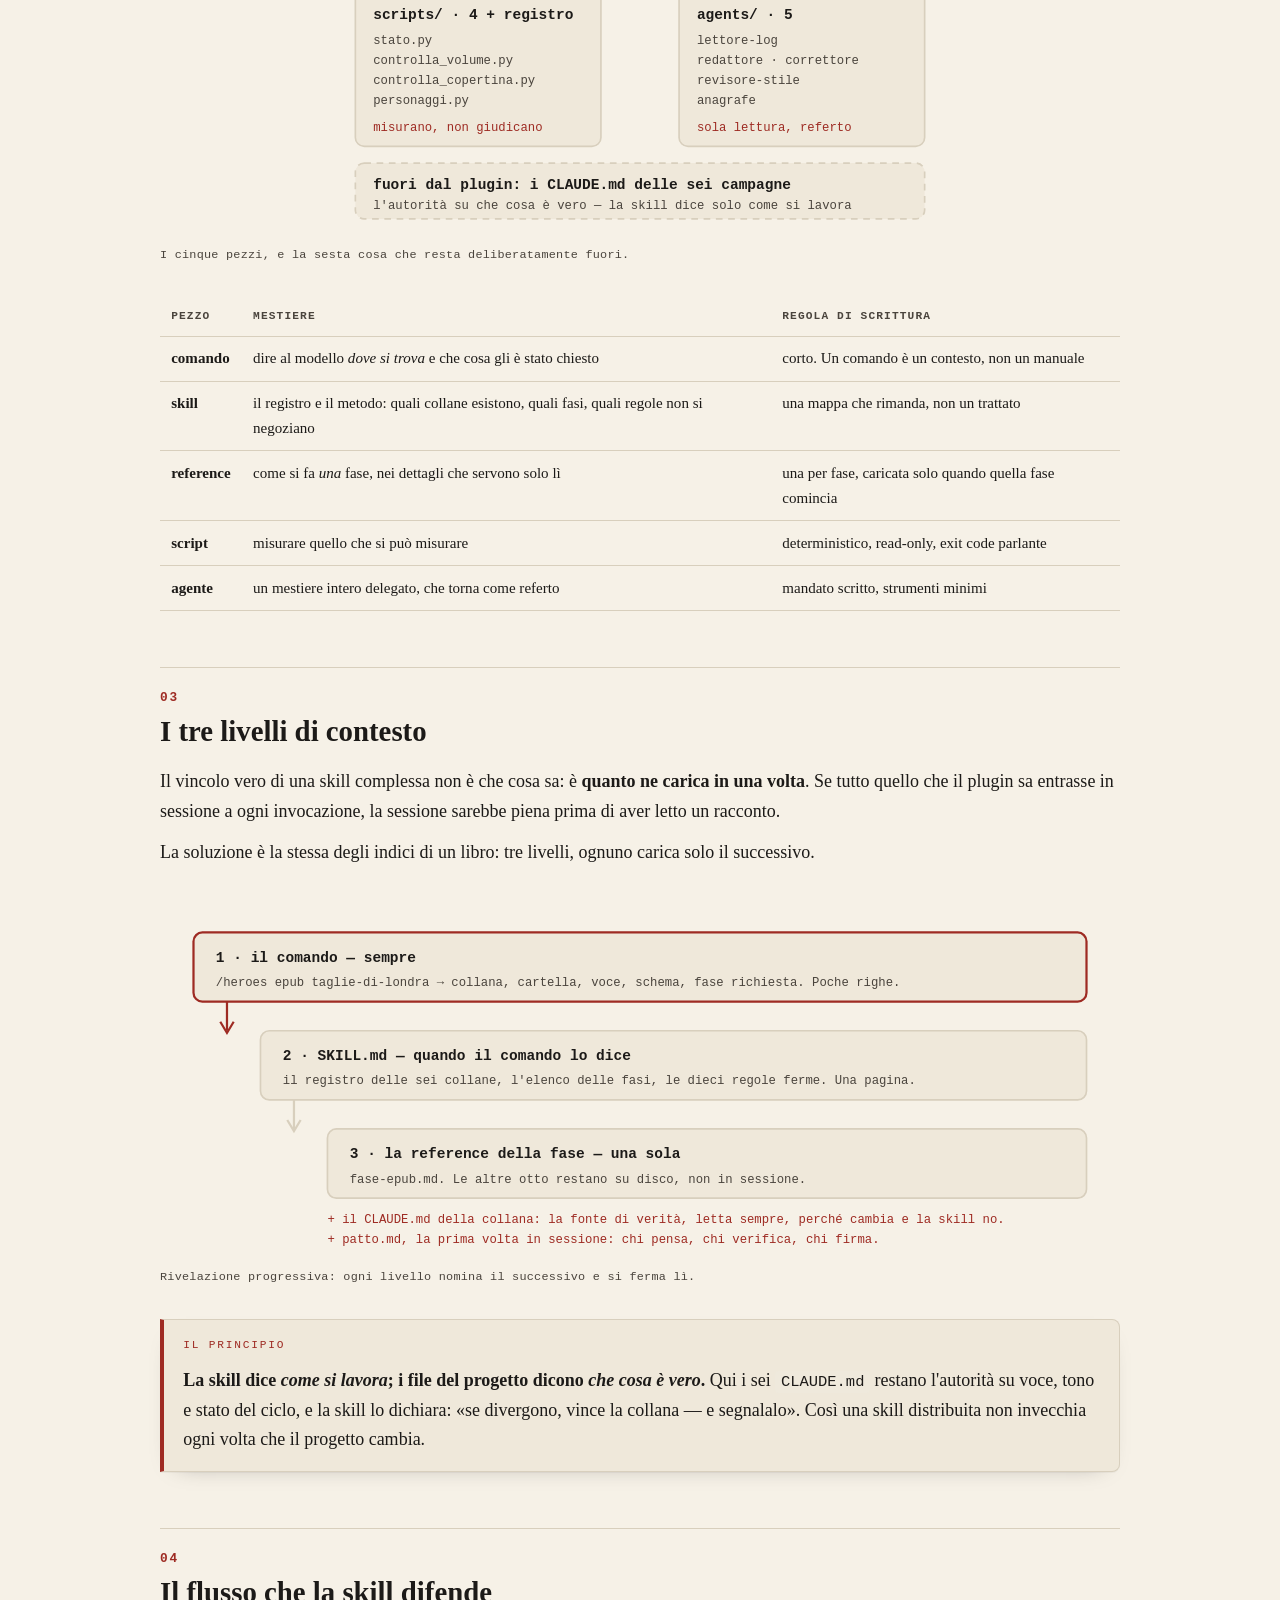
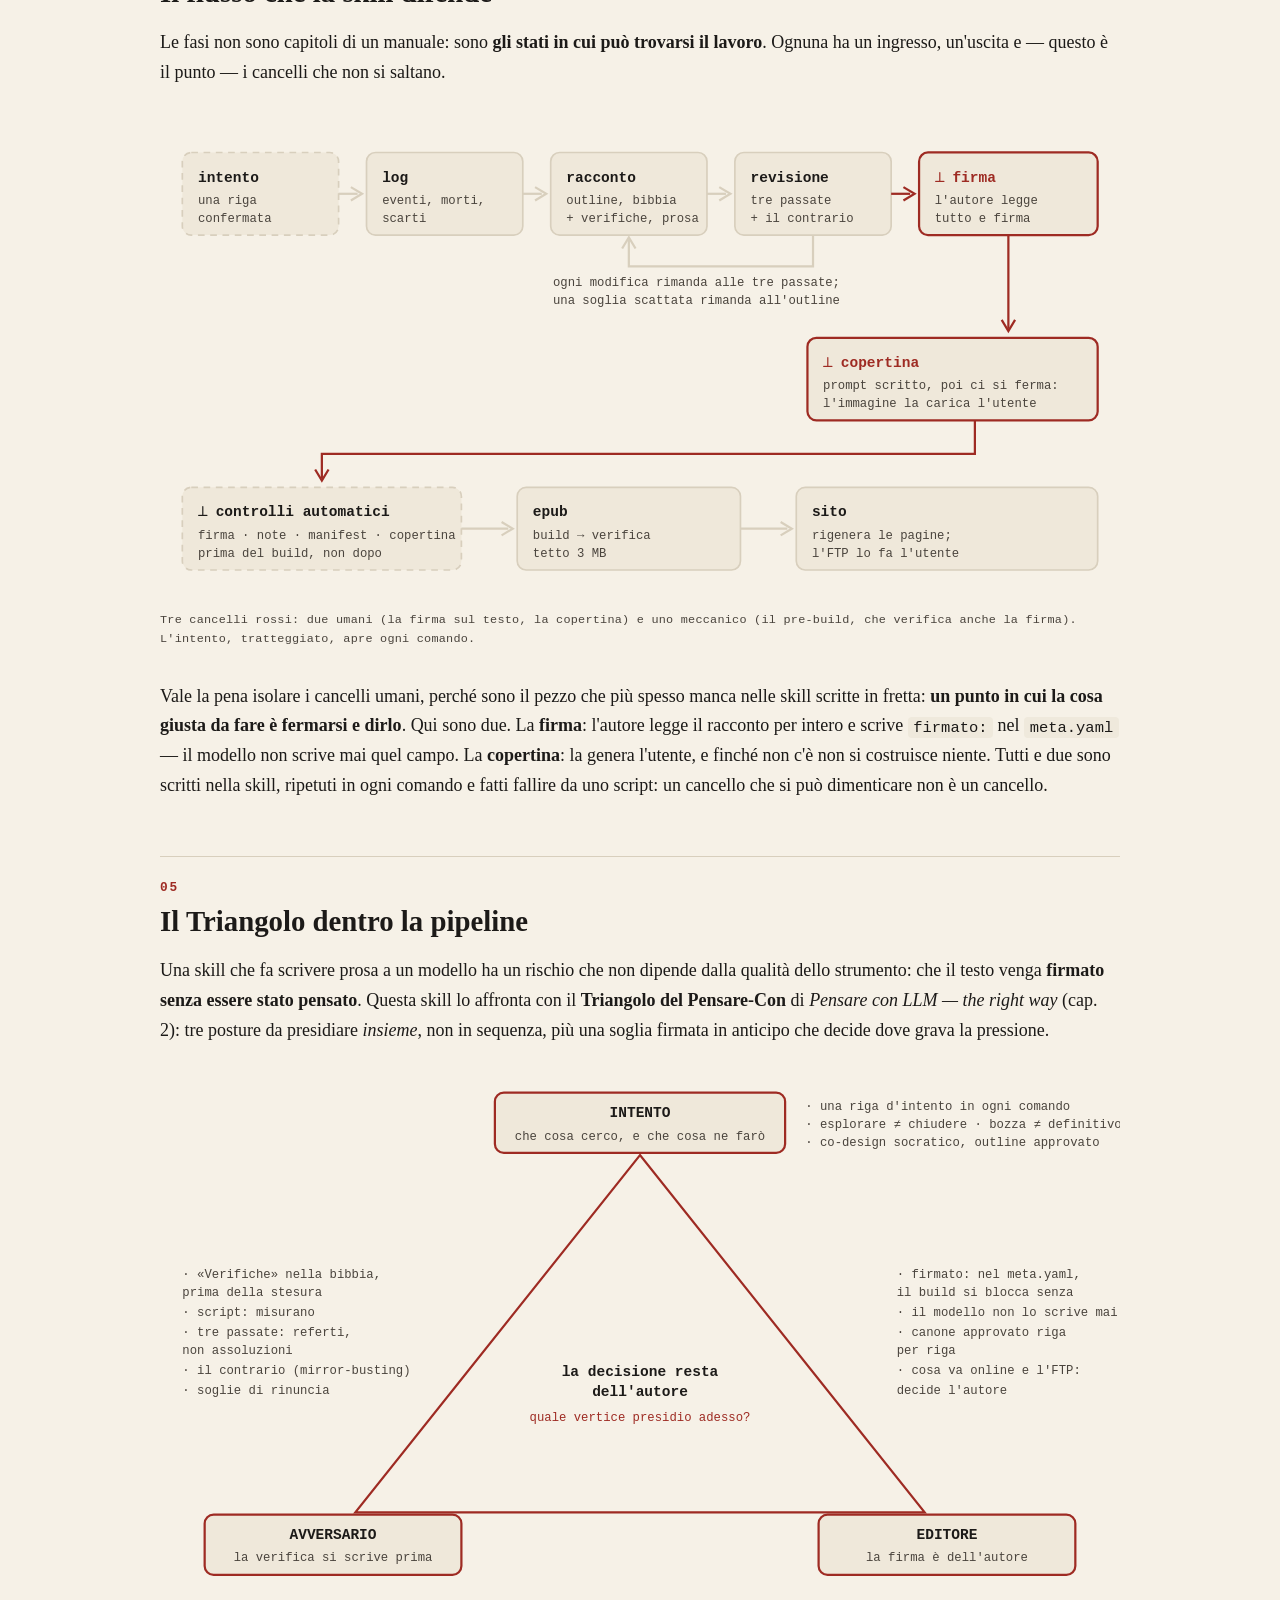
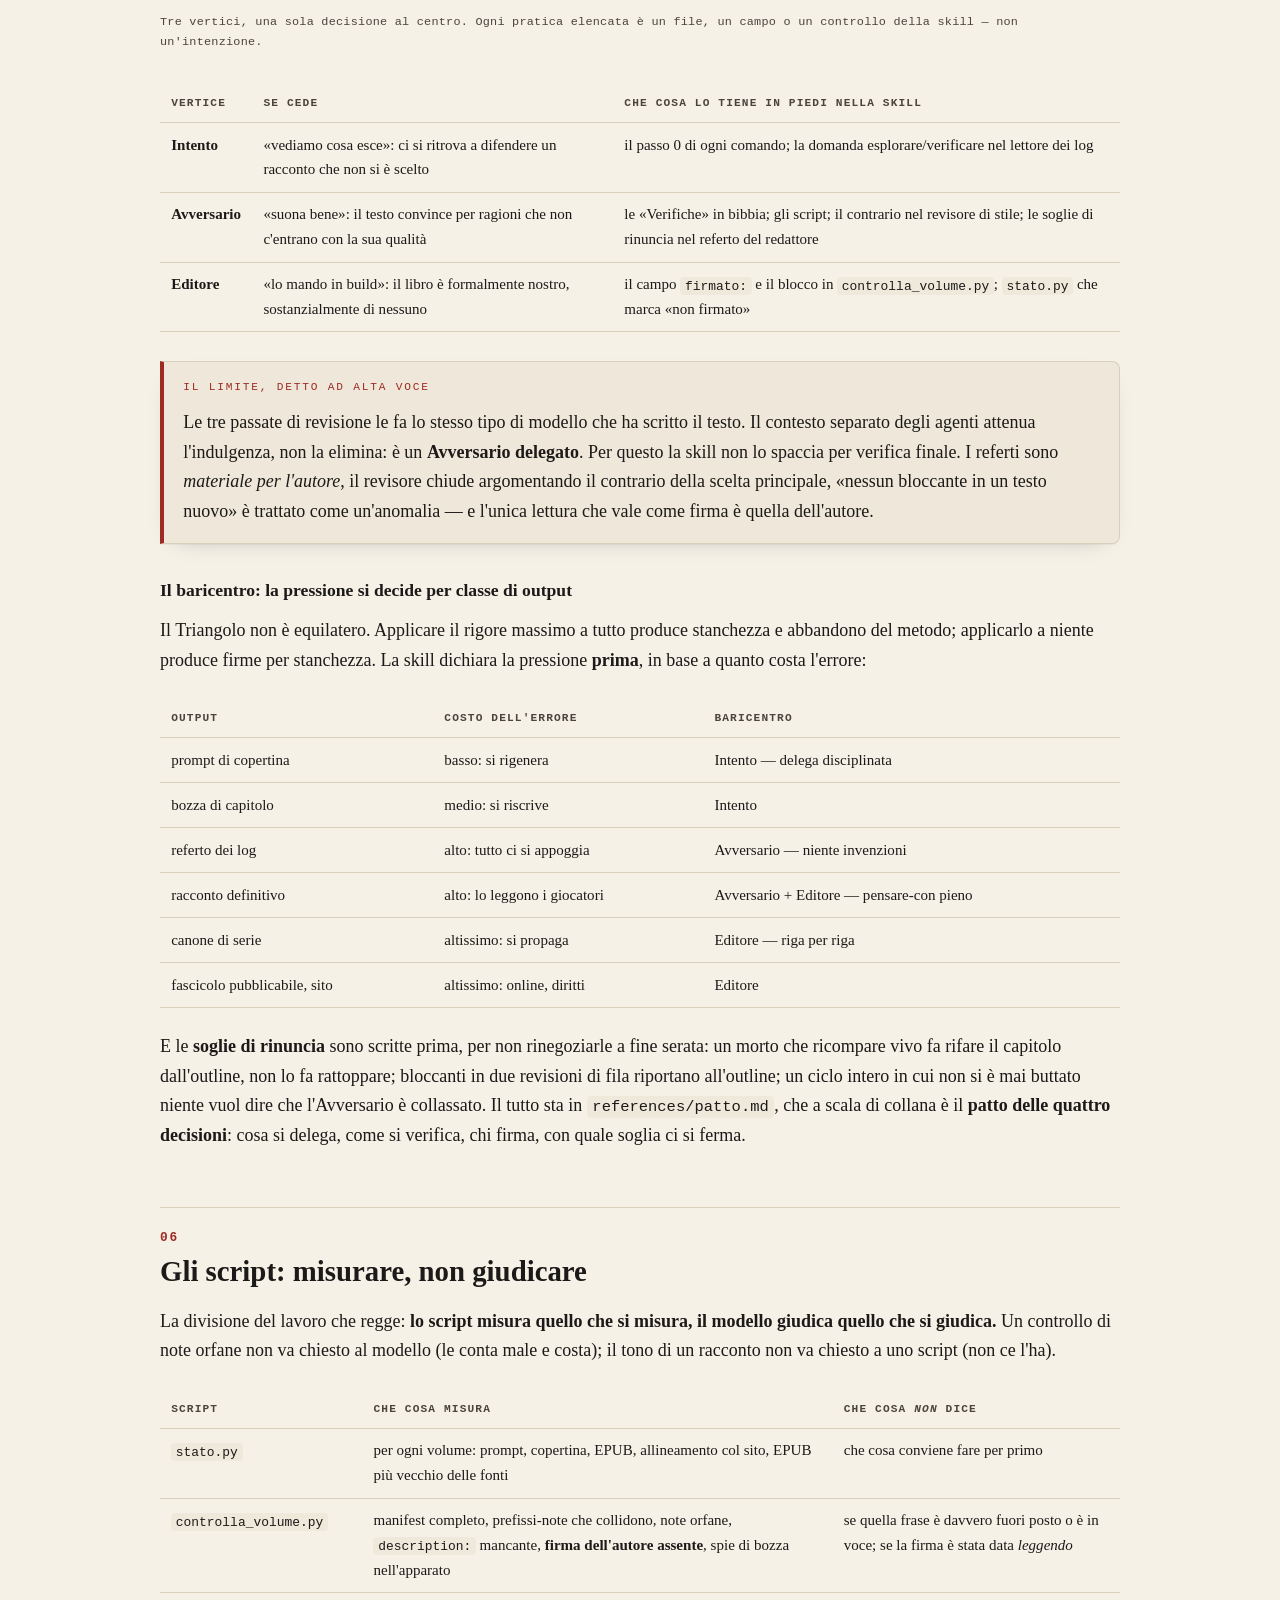
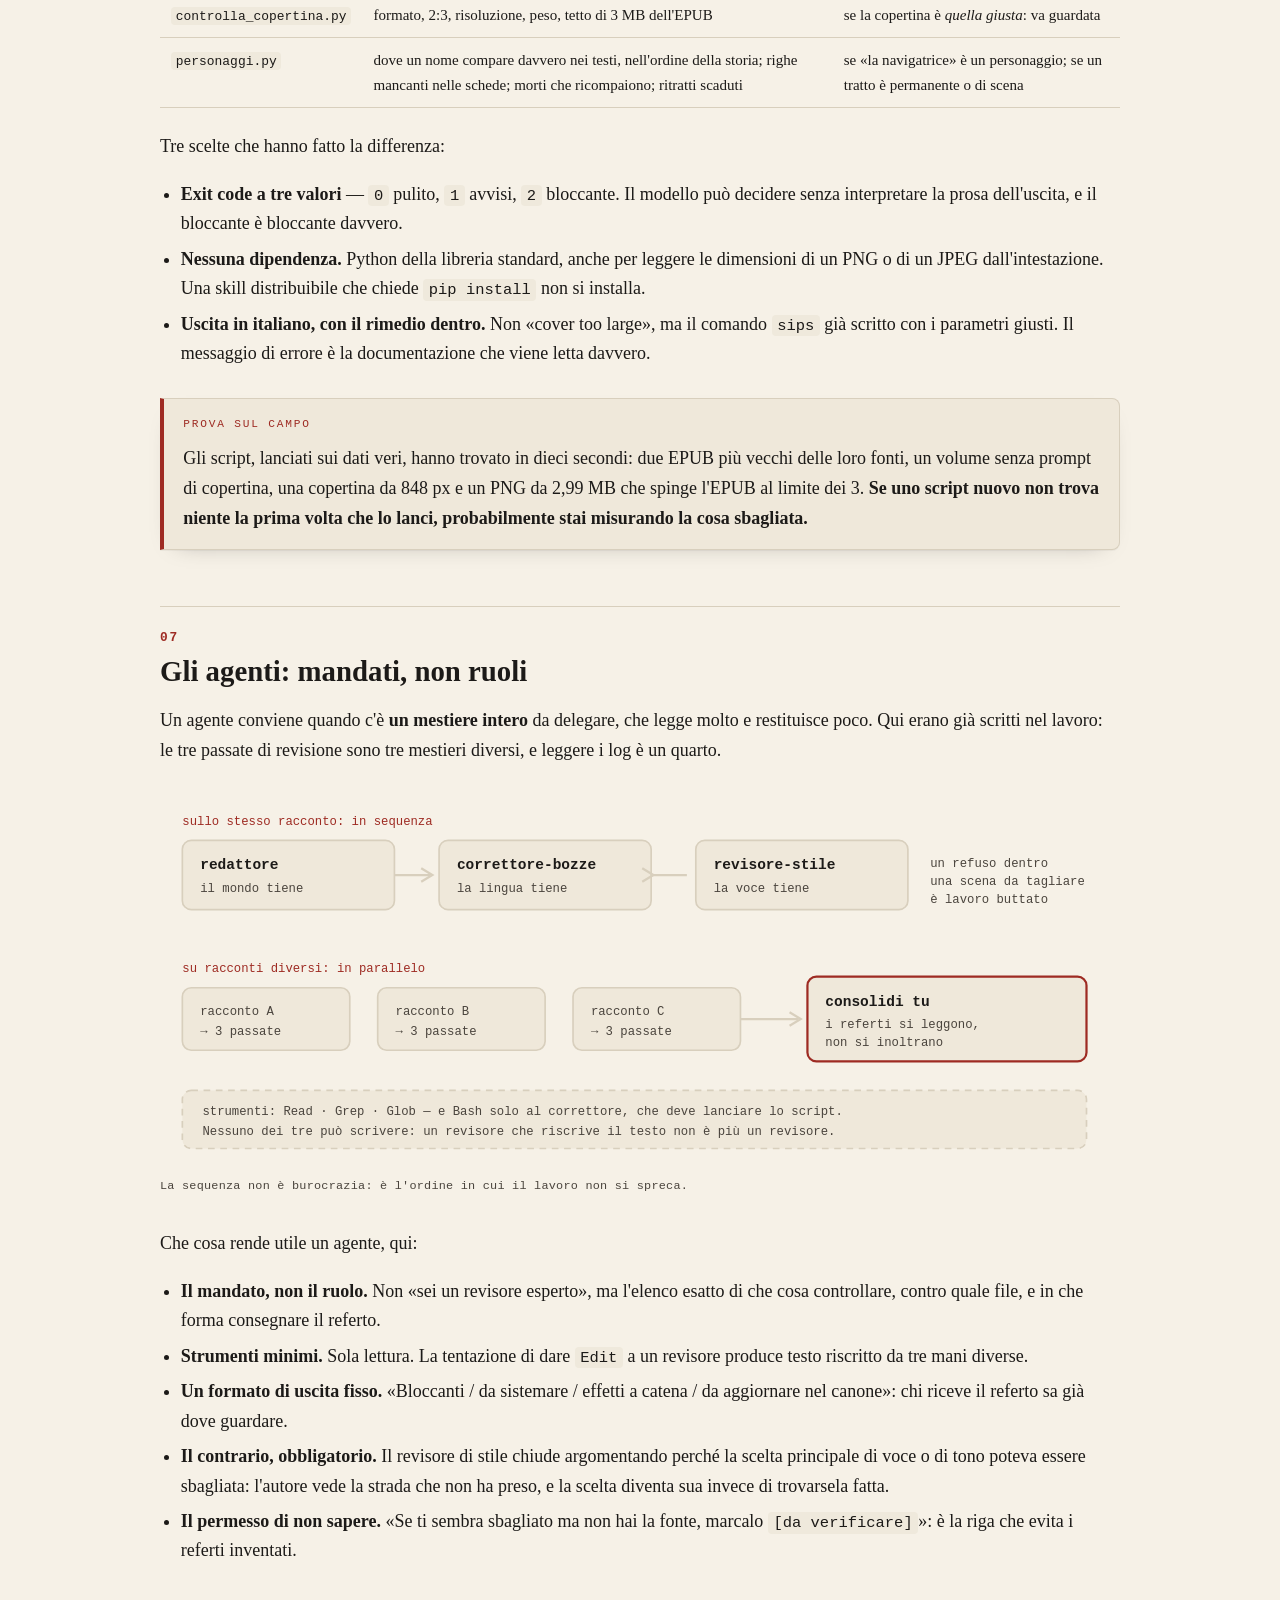
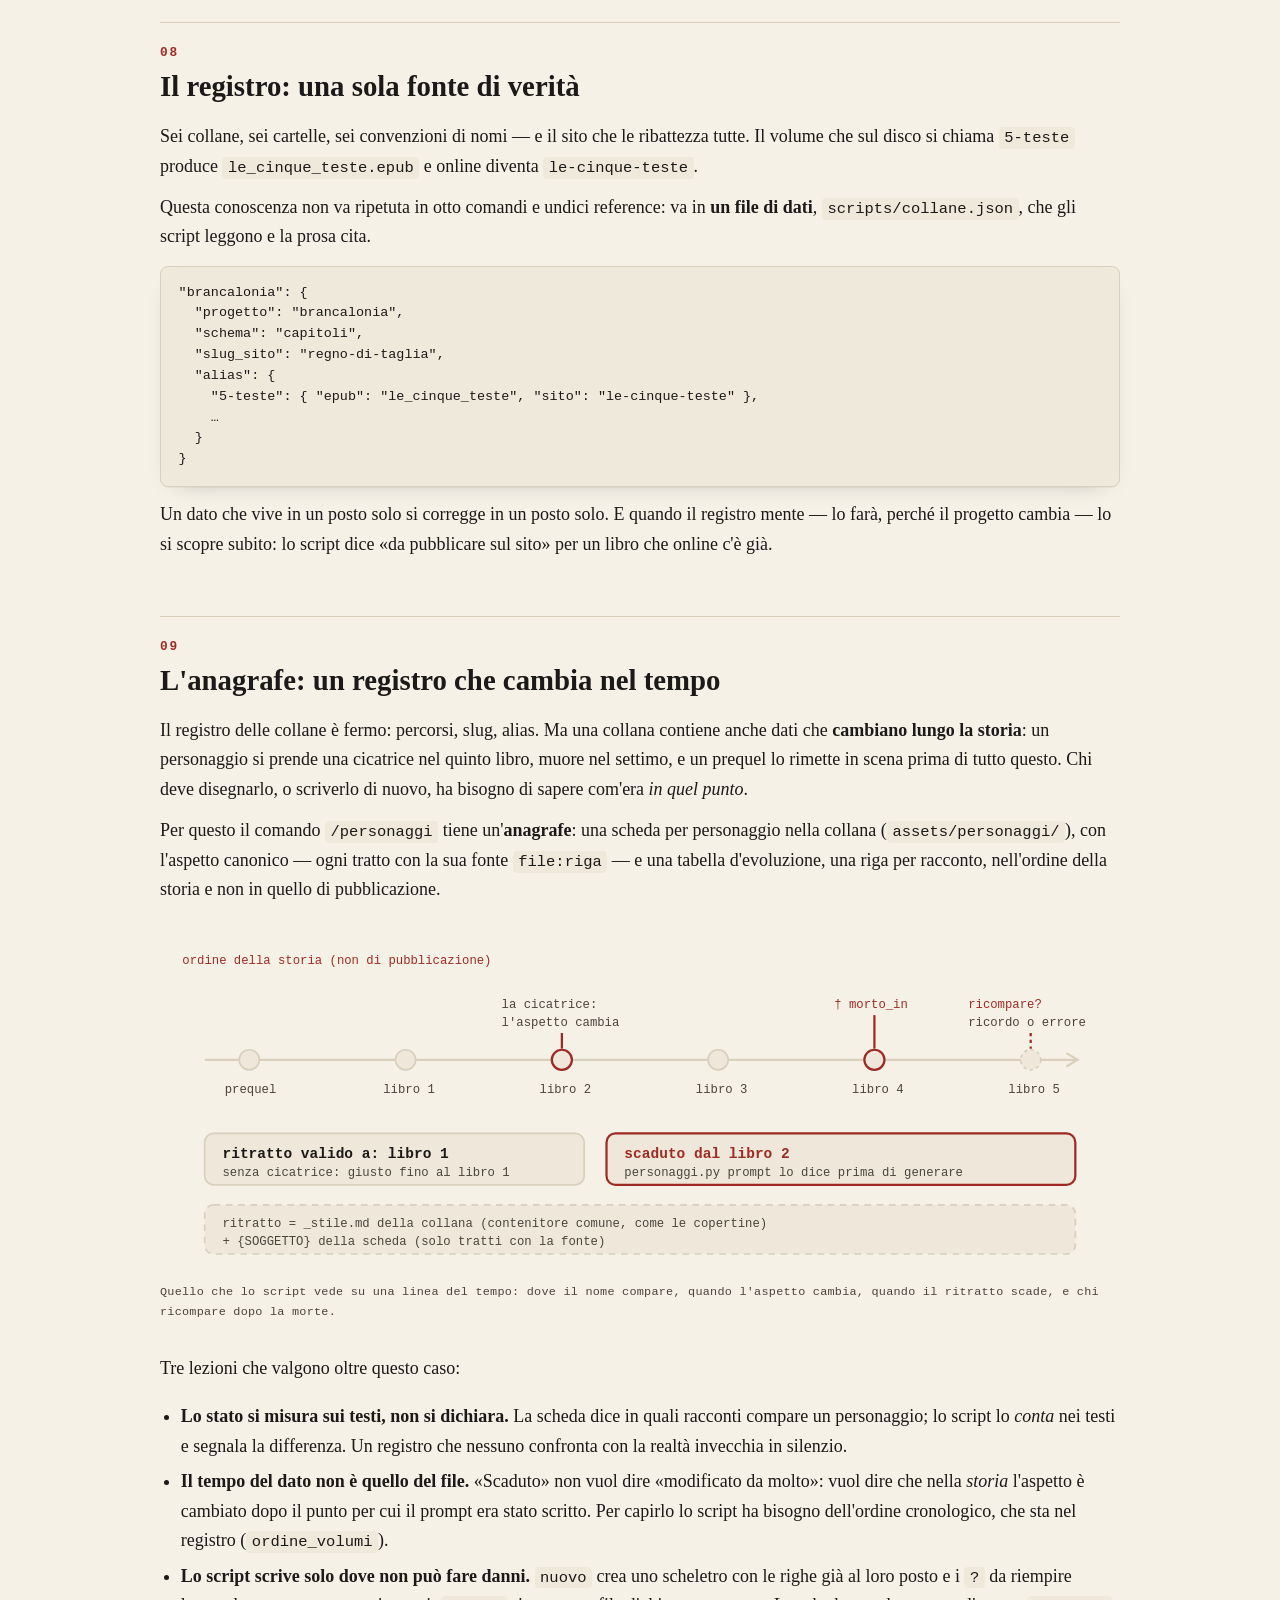
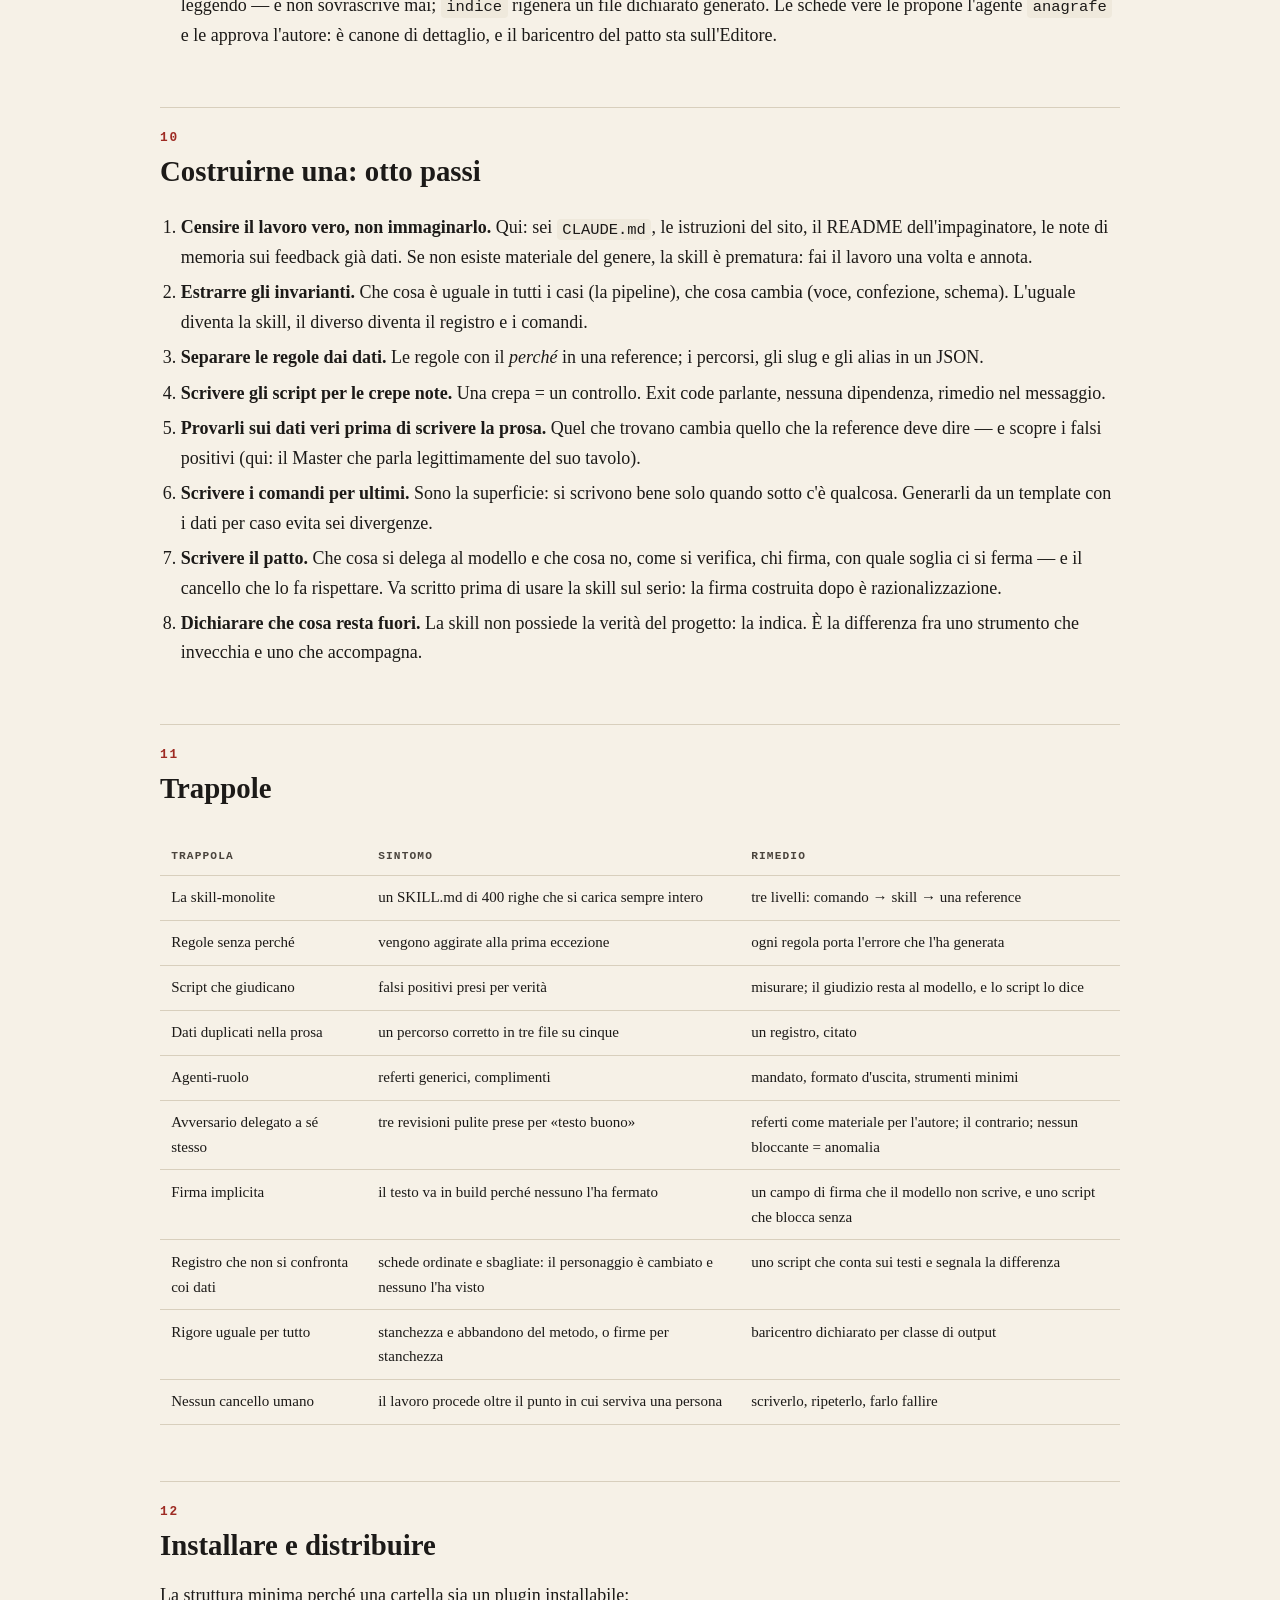
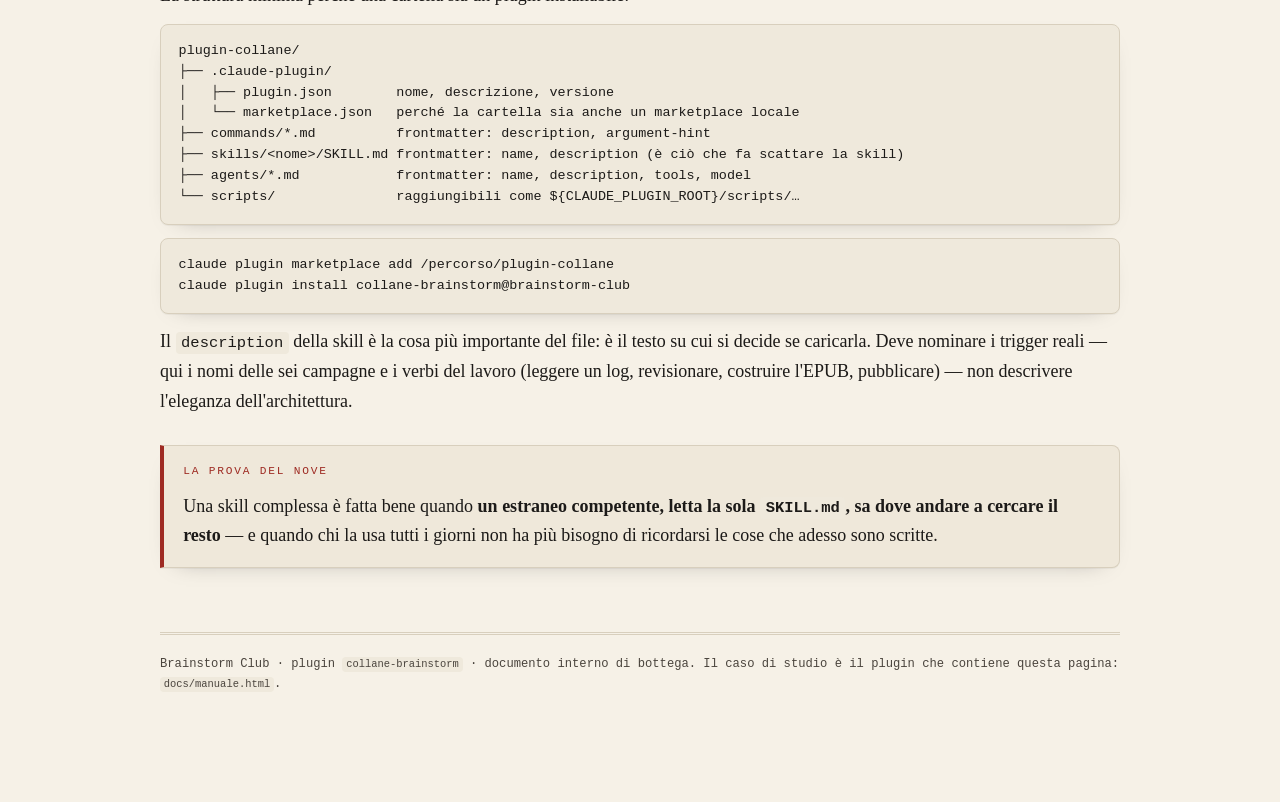
==== commit 2b23c9b5: "Patto del Pensare-Con e anagrafe dei personaggi (v1.2.0) Patto (v1.1): la skill presidia i tre verti" ====
--- a/docs/manuale.html
+++ b/docs/manuale.html
@@ -113,10 +113,10 @@
 <header class="testa">
   <p class="occhiello">Brainstorm Club · note di bottega</p>
   <h1>Anatomia di una skill</h1>
-  <p class="sommario lede">Come è fatto il plugin <code>collane-brainstorm</code> — sette comandi,
-  una skill, nove reference, tre script e quattro agenti — e che cosa se ne impara per costruirne
+  <p class="sommario lede">Come è fatto il plugin <code>collane-brainstorm</code> — otto comandi,
+  una skill, undici reference, quattro script e cinque agenti — e che cosa se ne impara per costruirne
   uno proprio. Il caso di studio è vero: trasformare i log di una campagna di gioco di ruolo in
-  libri pubblicati.</p>
+  libri pubblicati — senza che il modello finisca per pensare al posto di chi firma.</p>
 </header>
 
 <nav class="indice">
@@ -125,10 +125,12 @@
     <li><a href="#anatomia">Anatomia: cinque pezzi</a></li>
     <li><a href="#contesto">I tre livelli di contesto</a></li>
     <li><a href="#flusso">Il flusso che la skill difende</a></li>
+    <li><a href="#triangolo">Il Triangolo dentro la pipeline</a></li>
     <li><a href="#script">Gli script: misurare, non giudicare</a></li>
     <li><a href="#agenti">Gli agenti: mandati, non ruoli</a></li>
     <li><a href="#registro">Il registro: una sola fonte di verità</a></li>
-    <li><a href="#costruire">Costruirne una: sette passi</a></li>
+    <li><a href="#anagrafe">L'anagrafe: un registro che cambia nel tempo</a></li>
+    <li><a href="#costruire">Costruirne una: otto passi</a></li>
     <li><a href="#trappole">Trappole</a></li>
     <li><a href="#installare">Installare e distribuire</a></li>
   </ol>
@@ -163,7 +165,7 @@
 <svg viewBox="0 0 860 470" role="img" aria-label="Schema dei cinque componenti del plugin: comandi, skill, reference, script, agenti">
   <!-- comandi -->
   <rect class="box-r" x="20" y="20" width="200" height="110" rx="8"/>
-  <text class="tit" x="36" y="46">commands/ · 7</text>
+  <text class="tit" x="36" y="46">commands/ · 8</text>
   <text class="et" x="36" y="68">/korvaal /heroes …</text>
   <text class="et" x="36" y="86">chi sei, dove sei,</text>
   <text class="et" x="36" y="104">quale fase</text>
@@ -179,10 +181,10 @@
 
   <!-- references -->
   <rect class="box" x="640" y="20" width="200" height="110" rx="8"/>
-  <text class="tit" x="656" y="46">references/ · 9</text>
+  <text class="tit" x="656" y="46">references/ · 11</text>
   <text class="et" x="656" y="68">una per fase</text>
   <text class="et" x="656" y="86">+ giochi.md</text>
-  <text class="et" x="656" y="104">+ regole-ferme.md</text>
+  <text class="et" x="656" y="104">+ patto · regole-ferme</text>
   <text class="et" x="656" y="122" style="fill:var(--rosso)">si carica una sola</text>
 
   <!-- frecce riga 1 -->
@@ -192,20 +194,22 @@
   <path class="linea" d="M624 69 l10 6 -10 6" fill="var(--bordo)"/>
 
   <!-- scripts -->
-  <rect class="box" x="175" y="250" width="220" height="120" rx="8"/>
-  <text class="tit" x="191" y="276">scripts/ · 3 + registro</text>
+  <rect class="box" x="175" y="250" width="220" height="140" rx="8"/>
+  <text class="tit" x="191" y="276">scripts/ · 4 + registro</text>
   <text class="et" x="191" y="298">stato.py</text>
   <text class="et" x="191" y="316">controlla_volume.py</text>
   <text class="et" x="191" y="334">controlla_copertina.py</text>
-  <text class="et" x="191" y="356" style="fill:var(--rosso)">misurano, non giudicano</text>
+  <text class="et" x="191" y="352">personaggi.py</text>
+  <text class="et" x="191" y="376" style="fill:var(--rosso)">misurano, non giudicano</text>
 
   <!-- agents -->
-  <rect class="box" x="465" y="250" width="220" height="120" rx="8"/>
-  <text class="tit" x="481" y="276">agents/ · 4</text>
+  <rect class="box" x="465" y="250" width="220" height="140" rx="8"/>
+  <text class="tit" x="481" y="276">agents/ · 5</text>
   <text class="et" x="481" y="298">lettore-log</text>
   <text class="et" x="481" y="316">redattore · correttore</text>
   <text class="et" x="481" y="334">revisore-stile</text>
-  <text class="et" x="481" y="356" style="fill:var(--rosso)">sola lettura, referto</text>
+  <text class="et" x="481" y="352">anagrafe</text>
+  <text class="et" x="481" y="376" style="fill:var(--rosso)">sola lettura, referto</text>
 
   <path class="linea" d="M430 130 V210 H285 V242"/>
   <path class="linea" d="M279 234 l6 10 6 -10" fill="var(--bordo)"/>
@@ -255,7 +259,8 @@
   <path class="linea-r" d="M60 92 V118"/><path class="linea-r" d="M54 110 l6 10 6 -10" fill="var(--rosso)"/>
   <path class="linea" d="M120 180 V206"/><path class="linea" d="M114 198 l6 10 6 -10" fill="var(--bordo)"/>
 
-  <text class="et" x="150" y="298" style="fill:var(--rosso)">+ il CLAUDE.md della collana: la fonte di verità, letta sempre, perché cambia e la skill no.</text>
+  <text class="et" x="150" y="290" style="fill:var(--rosso)">+ il CLAUDE.md della collana: la fonte di verità, letta sempre, perché cambia e la skill no.</text>
+  <text class="et" x="150" y="308" style="fill:var(--rosso)">+ patto.md, la prima volta in sessione: chi pensa, chi verifica, chi firma.</text>
 </svg>
 <figcaption>Rivelazione progressiva: ogni livello nomina il successivo e si ferma lì.</figcaption>
 </figure>
@@ -275,61 +280,159 @@
 saltano.</p>
 
 <figure>
-<svg viewBox="0 0 860 400" role="img" aria-label="Pipeline: log, racconto, revisione, copertina, attesa, epub, sito">
+<svg viewBox="0 0 860 430" role="img" aria-label="Pipeline: intento, log, racconto, revisione, firma dell'autore, copertina, controlli, epub, sito">
   <!-- riga 1 -->
-  <rect class="box" x="20" y="30" width="150" height="70" rx="8"/>
-  <text class="tit" x="36" y="58">log</text><text class="et" x="36" y="78">eventi, morti,</text><text class="et" x="36" y="94">scarti, discrepanze</text>
-
-  <rect class="box" x="210" y="30" width="150" height="70" rx="8"/>
-  <text class="tit" x="226" y="58">racconto</text><text class="et" x="226" y="78">domande → outline</text><text class="et" x="226" y="94">→ bibbia → prosa</text>
-
-  <rect class="box" x="400" y="30" width="150" height="70" rx="8"/>
-  <text class="tit" x="416" y="58">revisione</text><text class="et" x="416" y="78">redattore → bozze</text><text class="et" x="416" y="94">→ stile</text>
-
-  <rect class="box" x="590" y="30" width="150" height="70" rx="8"/>
-  <text class="tit" x="606" y="58">copertina</text><text class="et" x="606" y="78">prompt scritto,</text><text class="et" x="606" y="94">poi ci si ferma</text>
-
-  <path class="linea" d="M170 65 H202"/><path class="linea" d="M194 59 l10 6 -10 6" fill="var(--bordo)"/>
-  <path class="linea" d="M360 65 H392"/><path class="linea" d="M384 59 l10 6 -10 6" fill="var(--bordo)"/>
-  <path class="linea" d="M550 65 H582"/><path class="linea" d="M542 59 l10 6 -10 6" fill="var(--bordo)"/>
-  <!-- loop revisione -->
-  <path class="linea" d="M475 100 V128 H285 V104"/>
-  <path class="linea" d="M279 112 l6 -10 6 10" fill="var(--bordo)"/>
-  <text class="et" x="300" y="146">ogni modifica al testo rimanda alle tre passate</text>
-
-  <!-- cancello -->
-  <rect class="box-r" x="590" y="178" width="250" height="78" rx="8"/>
-  <text class="tit" x="606" y="204" style="fill:var(--rosso)">⟂ cancello umano</text>
-  <text class="et" x="606" y="224">l'immagine la genera e la carica</text>
-  <text class="et" x="606" y="240">l'utente. Niente EPUB senza copertina.</text>
-  <path class="linea-r" d="M665 100 V170"/><path class="linea-r" d="M659 162 l6 10 6 -10" fill="var(--rosso)"/>
-
-  <!-- riga 2 -->
-  <rect class="box" x="330" y="300" width="180" height="70" rx="8"/>
-  <text class="tit" x="346" y="328">epub</text><text class="et" x="346" y="348">pre-build → build</text><text class="et" x="346" y="364">→ verifica</text>
-
-  <rect class="box" x="560" y="300" width="180" height="70" rx="8"/>
-  <text class="tit" x="576" y="328">sito</text><text class="et" x="576" y="348">rigenera le pagine;</text><text class="et" x="576" y="364">l'FTP lo fa l'utente</text>
-
-  <path class="linea-r" d="M665 256 V276 H420 V292"/><path class="linea-r" d="M414 284 l6 10 6 -10" fill="var(--rosso)"/>
-  <path class="linea" d="M510 335 H552"/><path class="linea" d="M544 329 l10 6 -10 6" fill="var(--bordo)"/>
-
-  <rect class="box" x="30" y="300" width="250" height="70" rx="8" stroke-dasharray="6 5"/>
-  <text class="tit" x="46" y="328">controlli automatici</text>
-  <text class="et" x="46" y="348">controlla_volume · controlla_copertina</text>
-  <text class="et" x="46" y="364">prima del build, non dopo</text>
-  <path class="linea" d="M280 335 H322"/><path class="linea" d="M314 329 l10 6 -10 6" fill="var(--bordo)"/>
+  <rect class="box" x="20" y="30" width="140" height="74" rx="8" stroke-dasharray="6 5"/>
+  <text class="tit" x="34" y="56">intento</text><text class="et" x="34" y="76">una riga</text><text class="et" x="34" y="92">confermata</text>
+
+  <rect class="box" x="185" y="30" width="140" height="74" rx="8"/>
+  <text class="tit" x="199" y="56">log</text><text class="et" x="199" y="76">eventi, morti,</text><text class="et" x="199" y="92">scarti</text>
+
+  <rect class="box" x="350" y="30" width="140" height="74" rx="8"/>
+  <text class="tit" x="364" y="56">racconto</text><text class="et" x="364" y="76">outline, bibbia</text><text class="et" x="364" y="92">+ verifiche, prosa</text>
+
+  <rect class="box" x="515" y="30" width="140" height="74" rx="8"/>
+  <text class="tit" x="529" y="56">revisione</text><text class="et" x="529" y="76">tre passate</text><text class="et" x="529" y="92">+ il contrario</text>
+
+  <rect class="box-r" x="680" y="30" width="160" height="74" rx="8"/>
+  <text class="tit" x="694" y="56" style="fill:var(--rosso)">⟂ firma</text><text class="et" x="694" y="76">l'autore legge</text><text class="et" x="694" y="92">tutto e firma</text>
+
+  <path class="linea" d="M160 67 H177"/><path class="linea" d="M171 61 l10 6 -10 6" fill="var(--bordo)"/>
+  <path class="linea" d="M325 67 H342"/><path class="linea" d="M336 61 l10 6 -10 6" fill="var(--bordo)"/>
+  <path class="linea" d="M490 67 H507"/><path class="linea" d="M501 61 l10 6 -10 6" fill="var(--bordo)"/>
+  <path class="linea-r" d="M655 67 H672"/><path class="linea-r" d="M666 61 l10 6 -10 6" fill="var(--rosso)"/>
+
+  <!-- loop revisione + soglia -->
+  <path class="linea" d="M585 104 V132 H420 V108"/>
+  <path class="linea" d="M414 116 l6 -10 6 10" fill="var(--bordo)"/>
+  <text class="et" x="352" y="150">ogni modifica rimanda alle tre passate;</text>
+  <text class="et" x="352" y="166">una soglia scattata rimanda all'outline</text>
+
+  <!-- cancello copertina -->
+  <rect class="box-r" x="580" y="196" width="260" height="74" rx="8"/>
+  <text class="tit" x="594" y="222" style="fill:var(--rosso)">⟂ copertina</text>
+  <text class="et" x="594" y="242">prompt scritto, poi ci si ferma:</text>
+  <text class="et" x="594" y="258">l'immagine la carica l'utente</text>
+  <path class="linea-r" d="M760 104 V188"/><path class="linea-r" d="M754 180 l6 10 6 -10" fill="var(--rosso)"/>
+
+  <!-- riga 3 -->
+  <rect class="box" x="20" y="330" width="250" height="74" rx="8" stroke-dasharray="6 5"/>
+  <text class="tit" x="34" y="356">⟂ controlli automatici</text>
+  <text class="et" x="34" y="376">firma · note · manifest · copertina</text>
+  <text class="et" x="34" y="392">prima del build, non dopo</text>
+
+  <rect class="box" x="320" y="330" width="200" height="74" rx="8"/>
+  <text class="tit" x="334" y="356">epub</text><text class="et" x="334" y="376">build → verifica</text><text class="et" x="334" y="392">tetto 3 MB</text>
+
+  <rect class="box" x="570" y="330" width="270" height="74" rx="8"/>
+  <text class="tit" x="584" y="356">sito</text><text class="et" x="584" y="376">rigenera le pagine;</text><text class="et" x="584" y="392">l'FTP lo fa l'utente</text>
+
+  <path class="linea-r" d="M730 270 V300 H145 V322"/><path class="linea-r" d="M139 314 l6 10 6 -10" fill="var(--rosso)"/>
+  <path class="linea" d="M270 367 H312"/><path class="linea" d="M306 361 l10 6 -10 6" fill="var(--bordo)"/>
+  <path class="linea" d="M520 367 H562"/><path class="linea" d="M556 361 l10 6 -10 6" fill="var(--bordo)"/>
 </svg>
-<figcaption>Due cancelli rossi: il primo è umano (la copertina), il secondo è meccanico (il pre-build).
-Il resto è una catena ordinaria.</figcaption>
+<figcaption>Tre cancelli rossi: due umani (la firma sul testo, la copertina) e uno meccanico (il
+pre-build, che verifica anche la firma). L'intento, tratteggiato, apre ogni comando.</figcaption>
 </figure>
 
-<p>Vale la pena isolare il cancello umano, perché è il pezzo che più spesso manca nelle skill scritte
-in fretta: <strong>un punto in cui la cosa giusta da fare è fermarsi e dirlo</strong>. Qui è la
-copertina — la genera l'utente, e finché non c'è non si costruisce niente. Scritto nella skill,
-ripetuto in ogni comando, e fatto fallire dagli script dei progetti.</p>
-
-<h2 id="script"><span class="num">05</span>Gli script: misurare, non giudicare</h2>
+<p>Vale la pena isolare i cancelli umani, perché sono il pezzo che più spesso manca nelle skill
+scritte in fretta: <strong>un punto in cui la cosa giusta da fare è fermarsi e dirlo</strong>. Qui
+sono due. La <strong>firma</strong>: l'autore legge il racconto per intero e scrive
+<code>firmato:</code> nel <code>meta.yaml</code> — il modello non scrive mai quel campo. La
+<strong>copertina</strong>: la genera l'utente, e finché non c'è non si costruisce niente. Tutti e
+due sono scritti nella skill, ripetuti in ogni comando e fatti fallire da uno script: un cancello
+che si può dimenticare non è un cancello.</p>
+
+<h2 id="triangolo"><span class="num">05</span>Il Triangolo dentro la pipeline</h2>
+
+<p>Una skill che fa scrivere prosa a un modello ha un rischio che non dipende dalla qualità dello
+strumento: che il testo venga <strong>firmato senza essere stato pensato</strong>. Questa skill lo
+affronta con il <strong>Triangolo del Pensare-Con</strong> di <em>Pensare con LLM — the right
+way</em> (cap. 2): tre posture da presidiare <em>insieme</em>, non in sequenza, più una soglia
+firmata in anticipo che decide dove grava la pressione.</p>
+
+<figure>
+<svg viewBox="0 0 860 470" role="img" aria-label="Triangolo del Pensare-Con: Intento in alto, Avversario in basso a sinistra, Editore in basso a destra, e dove ciascuno vive nella skill">
+  <polygon points="430,70 175,390 685,390" fill="none" stroke="var(--rosso)" stroke-width="2"/>
+  <!-- centro -->
+  <text class="tit" x="430" y="268" text-anchor="middle">la decisione resta</text>
+  <text class="tit" x="430" y="286" text-anchor="middle">dell'autore</text>
+  <text class="et" x="430" y="308" text-anchor="middle" style="fill:var(--rosso)">quale vertice presidio adesso?</text>
+  <!-- intento -->
+  <rect class="box-r" x="300" y="14" width="260" height="54" rx="8"/>
+  <text class="tit" x="430" y="36" text-anchor="middle">INTENTO</text>
+  <text class="et" x="430" y="56" text-anchor="middle">che cosa cerco, e che cosa ne farò</text>
+  <text class="et" x="578" y="30">· una riga d'intento in ogni comando</text>
+  <text class="et" x="578" y="46">· esplorare ≠ chiudere · bozza ≠ definitivo</text>
+  <text class="et" x="578" y="62">· co-design socratico, outline approvato</text>
+  <!-- avversario -->
+  <rect class="box-r" x="40" y="392" width="230" height="54" rx="8"/>
+  <text class="tit" x="155" y="414" text-anchor="middle">AVVERSARIO</text>
+  <text class="et" x="155" y="434" text-anchor="middle">la verifica si scrive prima</text>
+  <text class="et" x="20" y="180">· «Verifiche» nella bibbia,</text>
+  <text class="et" x="20" y="196">  prima della stesura</text>
+  <text class="et" x="20" y="214">· script: misurano</text>
+  <text class="et" x="20" y="232">· tre passate: referti,</text>
+  <text class="et" x="20" y="248">  non assoluzioni</text>
+  <text class="et" x="20" y="266">· il contrario (mirror-busting)</text>
+  <text class="et" x="20" y="284">· soglie di rinuncia</text>
+  <!-- editore -->
+  <rect class="box-r" x="590" y="392" width="230" height="54" rx="8"/>
+  <text class="tit" x="705" y="414" text-anchor="middle">EDITORE</text>
+  <text class="et" x="705" y="434" text-anchor="middle">la firma è dell'autore</text>
+  <text class="et" x="660" y="180">· firmato: nel meta.yaml,</text>
+  <text class="et" x="660" y="196">  il build si blocca senza</text>
+  <text class="et" x="660" y="214">· il modello non lo scrive mai</text>
+  <text class="et" x="660" y="232">· canone approvato riga</text>
+  <text class="et" x="660" y="248">  per riga</text>
+  <text class="et" x="660" y="266">· cosa va online e l'FTP:</text>
+  <text class="et" x="660" y="284">  decide l'autore</text>
+</svg>
+<figcaption>Tre vertici, una sola decisione al centro. Ogni pratica elencata è un file, un campo o
+un controllo della skill — non un'intenzione.</figcaption>
+</figure>
+
+<table>
+  <tr><th>vertice</th><th>se cede</th><th>che cosa lo tiene in piedi nella skill</th></tr>
+  <tr><td><strong>Intento</strong></td><td>«vediamo cosa esce»: ci si ritrova a difendere un racconto che non si è scelto</td><td>il passo 0 di ogni comando; la domanda esplorare/verificare nel lettore dei log</td></tr>
+  <tr><td><strong>Avversario</strong></td><td>«suona bene»: il testo convince per ragioni che non c'entrano con la sua qualità</td><td>le «Verifiche» in bibbia; gli script; il contrario nel revisore di stile; le soglie di rinuncia nel referto del redattore</td></tr>
+  <tr><td><strong>Editore</strong></td><td>«lo mando in build»: il libro è formalmente nostro, sostanzialmente di nessuno</td><td>il campo <code>firmato:</code> e il blocco in <code>controlla_volume.py</code>; <code>stato.py</code> che marca «non firmato»</td></tr>
+</table>
+
+<div class="scheda">
+  <span class="et">Il limite, detto ad alta voce</span>
+  <p>Le tre passate di revisione le fa lo stesso tipo di modello che ha scritto il testo. Il contesto
+  separato degli agenti attenua l'indulgenza, non la elimina: è un <strong>Avversario
+  delegato</strong>. Per questo la skill non lo spaccia per verifica finale. I referti sono
+  <em>materiale per l'autore</em>, il revisore chiude argomentando il contrario della scelta
+  principale, «nessun bloccante in un testo nuovo» è trattato come un'anomalia — e l'unica lettura
+  che vale come firma è quella dell'autore.</p>
+</div>
+
+<h3>Il baricentro: la pressione si decide per classe di output</h3>
+
+<p>Il Triangolo non è equilatero. Applicare il rigore massimo a tutto produce stanchezza e
+abbandono del metodo; applicarlo a niente produce firme per stanchezza. La skill dichiara la
+pressione <strong>prima</strong>, in base a quanto costa l'errore:</p>
+
+<table>
+  <tr><th>output</th><th>costo dell'errore</th><th>baricentro</th></tr>
+  <tr><td>prompt di copertina</td><td>basso: si rigenera</td><td>Intento — delega disciplinata</td></tr>
+  <tr><td>bozza di capitolo</td><td>medio: si riscrive</td><td>Intento</td></tr>
+  <tr><td>referto dei log</td><td>alto: tutto ci si appoggia</td><td>Avversario — niente invenzioni</td></tr>
+  <tr><td>racconto definitivo</td><td>alto: lo leggono i giocatori</td><td>Avversario + Editore — pensare-con pieno</td></tr>
+  <tr><td>canone di serie</td><td>altissimo: si propaga</td><td>Editore — riga per riga</td></tr>
+  <tr><td>fascicolo pubblicabile, sito</td><td>altissimo: online, diritti</td><td>Editore</td></tr>
+</table>
+
+<p>E le <strong>soglie di rinuncia</strong> sono scritte prima, per non rinegoziarle a fine serata:
+un morto che ricompare vivo fa rifare il capitolo dall'outline, non lo fa rattoppare; bloccanti in
+due revisioni di fila riportano all'outline; un ciclo intero in cui non si è mai buttato niente vuol
+dire che l'Avversario è collassato. Il tutto sta in <code>references/patto.md</code>, che a scala di
+collana è il <strong>patto delle quattro decisioni</strong>: cosa si delega, come si verifica, chi
+firma, con quale soglia ci si ferma.</p>
+
+<h2 id="script"><span class="num">06</span>Gli script: misurare, non giudicare</h2>
 
 <p>La divisione del lavoro che regge: <strong>lo script misura quello che si misura, il modello
 giudica quello che si giudica.</strong> Un controllo di note orfane non va chiesto al modello (le
@@ -344,13 +447,18 @@
   </tr>
   <tr>
     <td><code>controlla_volume.py</code></td>
-    <td>manifest completo, prefissi-note che collidono, note orfane, <code>description:</code> mancante, spie di bozza nell'apparato</td>
-    <td>se quella frase è davvero fuori posto o è in voce</td>
+    <td>manifest completo, prefissi-note che collidono, note orfane, <code>description:</code> mancante, <strong>firma dell'autore assente</strong>, spie di bozza nell'apparato</td>
+    <td>se quella frase è davvero fuori posto o è in voce; se la firma è stata data <em>leggendo</em></td>
   </tr>
   <tr>
     <td><code>controlla_copertina.py</code></td>
     <td>formato, 2:3, risoluzione, peso, tetto di 3 MB dell'EPUB</td>
     <td>se la copertina è <em>quella giusta</em>: va guardata</td>
+  </tr>
+  <tr>
+    <td><code>personaggi.py</code></td>
+    <td>dove un nome compare davvero nei testi, nell'ordine della storia; righe mancanti nelle schede; morti che ricompaiono; ritratti scaduti</td>
+    <td>se «la navigatrice» è un personaggio; se un tratto è permanente o di scena</td>
   </tr>
 </table>
 
@@ -376,7 +484,7 @@
   lanci, probabilmente stai misurando la cosa sbagliata.</strong></p>
 </div>
 
-<h2 id="agenti"><span class="num">06</span>Gli agenti: mandati, non ruoli</h2>
+<h2 id="agenti"><span class="num">07</span>Gli agenti: mandati, non ruoli</h2>
 
 <p>Un agente conviene quando c'è <strong>un mestiere intero</strong> da delegare, che legge molto e
 restituisce poco. Qui erano già scritti nel lavoro: le tre passate di revisione sono tre mestieri
@@ -422,17 +530,20 @@
   revisore produce testo riscritto da tre mani diverse.</li>
   <li><strong>Un formato di uscita fisso.</strong> «Bloccanti / da sistemare / effetti a catena / da
   aggiornare nel canone»: chi riceve il referto sa già dove guardare.</li>
+  <li><strong>Il contrario, obbligatorio.</strong> Il revisore di stile chiude argomentando perché la
+  scelta principale di voce o di tono poteva essere sbagliata: l'autore vede la strada che non ha
+  preso, e la scelta diventa sua invece di trovarsela fatta.</li>
   <li><strong>Il permesso di non sapere.</strong> «Se ti sembra sbagliato ma non hai la fonte,
   marcalo <code>[da verificare]</code>»: è la riga che evita i referti inventati.</li>
 </ul>
 
-<h2 id="registro"><span class="num">07</span>Il registro: una sola fonte di verità</h2>
+<h2 id="registro"><span class="num">08</span>Il registro: una sola fonte di verità</h2>
 
 <p>Sei collane, sei cartelle, sei convenzioni di nomi — e il sito che le ribattezza tutte. Il
 volume che sul disco si chiama <code>5-teste</code> produce <code>le_cinque_teste.epub</code> e
 online diventa <code>le-cinque-teste</code>.</p>
 
-<p>Questa conoscenza non va ripetuta in sette comandi e nove reference: va in
+<p>Questa conoscenza non va ripetuta in otto comandi e undici reference: va in
 <strong>un file di dati</strong>, <code>scripts/collane.json</code>, che gli script leggono e la
 prosa cita.</p>
 
@@ -450,7 +561,72 @@
 farà, perché il progetto cambia — lo si scopre subito: lo script dice «da pubblicare sul sito» per
 un libro che online c'è già.</p>
 
-<h2 id="costruire"><span class="num">08</span>Costruirne una: sette passi</h2>
+<h2 id="anagrafe"><span class="num">09</span>L'anagrafe: un registro che cambia nel tempo</h2>
+
+<p>Il registro delle collane è fermo: percorsi, slug, alias. Ma una collana contiene anche dati che
+<strong>cambiano lungo la storia</strong>: un personaggio si prende una cicatrice nel quinto libro,
+muore nel settimo, e un prequel lo rimette in scena prima di tutto questo. Chi deve disegnarlo, o
+scriverlo di nuovo, ha bisogno di sapere com'era <em>in quel punto</em>.</p>
+
+<p>Per questo il comando <code>/personaggi</code> tiene un'<strong>anagrafe</strong>: una scheda
+per personaggio nella collana (<code>assets/personaggi/</code>), con l'aspetto canonico — ogni tratto
+con la sua fonte <code>file:riga</code> — e una tabella d'evoluzione, una riga per racconto,
+nell'ordine della storia e non in quello di pubblicazione.</p>
+
+<figure>
+<svg viewBox="0 0 860 300" role="img" aria-label="Linea del tempo di un personaggio: apparizioni, cambio d'aspetto, ritratto valido, ritratto scaduto, morte e apparizione sospetta">
+  <text class="et" x="20" y="24" style="fill:var(--rosso)">ordine della storia (non di pubblicazione)</text>
+  <path class="linea" d="M40 110 H820"/>
+  <path class="linea" d="M812 104 l10 6 -10 6" fill="var(--bordo)"/>
+  <!-- racconti -->
+  <circle cx="80" cy="110" r="9" class="box"/><text class="et" x="58" y="140">prequel</text>
+  <circle cx="220" cy="110" r="9" class="box"/><text class="et" x="200" y="140">libro 1</text>
+  <circle cx="360" cy="110" r="9" class="box-r"/><text class="et" x="340" y="140">libro 2</text>
+  <circle cx="500" cy="110" r="9" class="box"/><text class="et" x="480" y="140">libro 3</text>
+  <circle cx="640" cy="110" r="9" class="box-r"/><text class="et" x="620" y="140">libro 4</text>
+  <circle cx="780" cy="110" r="9" class="box" stroke-dasharray="3 3"/><text class="et" x="760" y="140">libro 5</text>
+  <!-- annotazioni sopra -->
+  <text class="et" x="306" y="64">la cicatrice:</text>
+  <text class="et" x="306" y="80">l'aspetto cambia</text>
+  <path class="linea-r" d="M360 86 V100"/>
+  <text class="et" x="604" y="64" style="fill:var(--rosso)">† morto_in</text>
+  <path class="linea-r" d="M640 70 V100"/>
+  <text class="et" x="724" y="64" style="fill:var(--rosso)">ricompare?</text>
+  <text class="et" x="724" y="80">ricordo o errore</text>
+  <path class="linea-r" d="M780 86 V100" stroke-dasharray="3 3"/>
+  <!-- ritratto -->
+  <rect class="box" x="40" y="176" width="340" height="46" rx="8"/>
+  <text class="tit" x="56" y="198">ritratto valido a: libro 1</text>
+  <text class="et" x="56" y="214">senza cicatrice: giusto fino al libro 1</text>
+  <rect class="box-r" x="400" y="176" width="420" height="46" rx="8"/>
+  <text class="tit" x="416" y="198" style="fill:var(--rosso)">scaduto dal libro 2</text>
+  <text class="et" x="416" y="214">personaggi.py prompt lo dice prima di generare</text>
+  <!-- stile -->
+  <rect class="box" x="40" y="240" width="780" height="44" rx="8" stroke-dasharray="6 5"/>
+  <text class="et" x="56" y="260">ritratto = _stile.md della collana (contenitore comune, come le copertine)</text>
+  <text class="et" x="56" y="276">         + {SOGGETTO} della scheda (solo tratti con la fonte)</text>
+</svg>
+<figcaption>Quello che lo script vede su una linea del tempo: dove il nome compare, quando l'aspetto
+cambia, quando il ritratto scade, e chi ricompare dopo la morte.</figcaption>
+</figure>
+
+<p>Tre lezioni che valgono oltre questo caso:</p>
+<ul>
+  <li><strong>Lo stato si misura sui testi, non si dichiara.</strong> La scheda dice in quali
+  racconti compare un personaggio; lo script lo <em>conta</em> nei testi e segnala la differenza.
+  Un registro che nessuno confronta con la realtà invecchia in silenzio.</li>
+  <li><strong>Il tempo del dato non è quello del file.</strong> «Scaduto» non vuol dire «modificato
+  da molto»: vuol dire che nella <em>storia</em> l'aspetto è cambiato dopo il punto per cui il
+  prompt era stato scritto. Per capirlo lo script ha bisogno dell'ordine cronologico, che sta nel
+  registro (<code>ordine_volumi</code>).</li>
+  <li><strong>Lo script scrive solo dove non può fare danni.</strong> <code>nuovo</code> crea uno
+  scheletro con le righe già al loro posto e i <code>?</code> da riempire leggendo — e non
+  sovrascrive mai; <code>indice</code> rigenera un file dichiarato generato. Le schede vere le
+  propone l'agente <code>anagrafe</code> e le approva l'autore: è canone di dettaglio, e il
+  baricentro del patto sta sull'Editore.</li>
+</ul>
+
+<h2 id="costruire"><span class="num">10</span>Costruirne una: otto passi</h2>
 
 <ol>
   <li><strong>Censire il lavoro vero, non immaginarlo.</strong> Qui: sei <code>CLAUDE.md</code>, le
@@ -468,11 +644,14 @@
   legittimamente del suo tavolo).</li>
   <li><strong>Scrivere i comandi per ultimi.</strong> Sono la superficie: si scrivono bene solo
   quando sotto c'è qualcosa. Generarli da un template con i dati per caso evita sei divergenze.</li>
+  <li><strong>Scrivere il patto.</strong> Che cosa si delega al modello e che cosa no, come si
+  verifica, chi firma, con quale soglia ci si ferma — e il cancello che lo fa rispettare. Va scritto
+  prima di usare la skill sul serio: la firma costruita dopo è razionalizzazione.</li>
   <li><strong>Dichiarare che cosa resta fuori.</strong> La skill non possiede la verità del
   progetto: la indica. È la differenza fra uno strumento che invecchia e uno che accompagna.</li>
 </ol>
 
-<h2 id="trappole"><span class="num">09</span>Trappole</h2>
+<h2 id="trappole"><span class="num">11</span>Trappole</h2>
 
 <table>
   <tr><th>trappola</th><th>sintomo</th><th>rimedio</th></tr>
@@ -481,10 +660,14 @@
   <tr><td>Script che giudicano</td><td>falsi positivi presi per verità</td><td>misurare; il giudizio resta al modello, e lo script lo dice</td></tr>
   <tr><td>Dati duplicati nella prosa</td><td>un percorso corretto in tre file su cinque</td><td>un registro, citato</td></tr>
   <tr><td>Agenti-ruolo</td><td>referti generici, complimenti</td><td>mandato, formato d'uscita, strumenti minimi</td></tr>
+  <tr><td>Avversario delegato a sé stesso</td><td>tre revisioni pulite prese per «testo buono»</td><td>referti come materiale per l'autore; il contrario; nessun bloccante = anomalia</td></tr>
+  <tr><td>Firma implicita</td><td>il testo va in build perché nessuno l'ha fermato</td><td>un campo di firma che il modello non scrive, e uno script che blocca senza</td></tr>
+  <tr><td>Registro che non si confronta coi dati</td><td>schede ordinate e sbagliate: il personaggio è cambiato e nessuno l'ha visto</td><td>uno script che conta sui testi e segnala la differenza</td></tr>
+  <tr><td>Rigore uguale per tutto</td><td>stanchezza e abbandono del metodo, o firme per stanchezza</td><td>baricentro dichiarato per classe di output</td></tr>
   <tr><td>Nessun cancello umano</td><td>il lavoro procede oltre il punto in cui serviva una persona</td><td>scriverlo, ripeterlo, farlo fallire</td></tr>
 </table>
 
-<h2 id="installare"><span class="num">10</span>Installare e distribuire</h2>
+<h2 id="installare"><span class="num">12</span>Installare e distribuire</h2>
 
 <p>La struttura minima perché una cartella sia un plugin installabile:</p>
 
